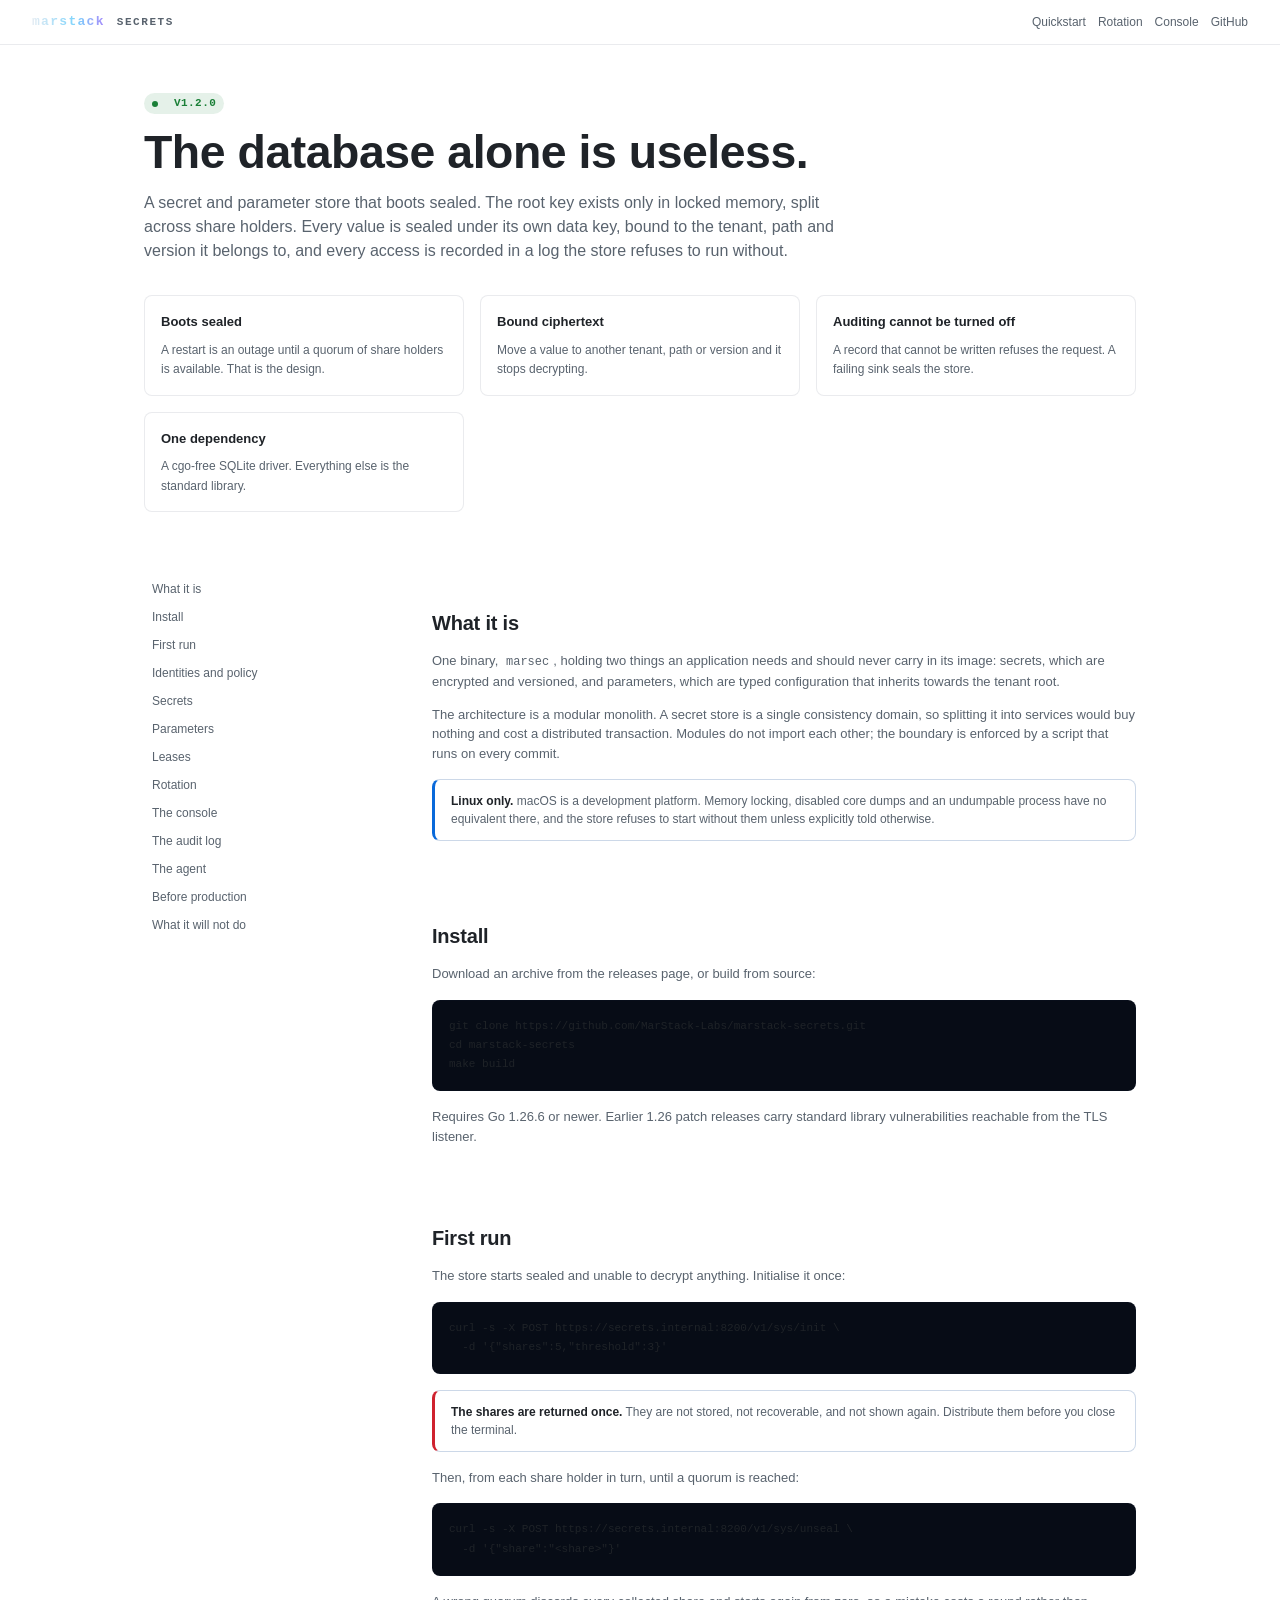
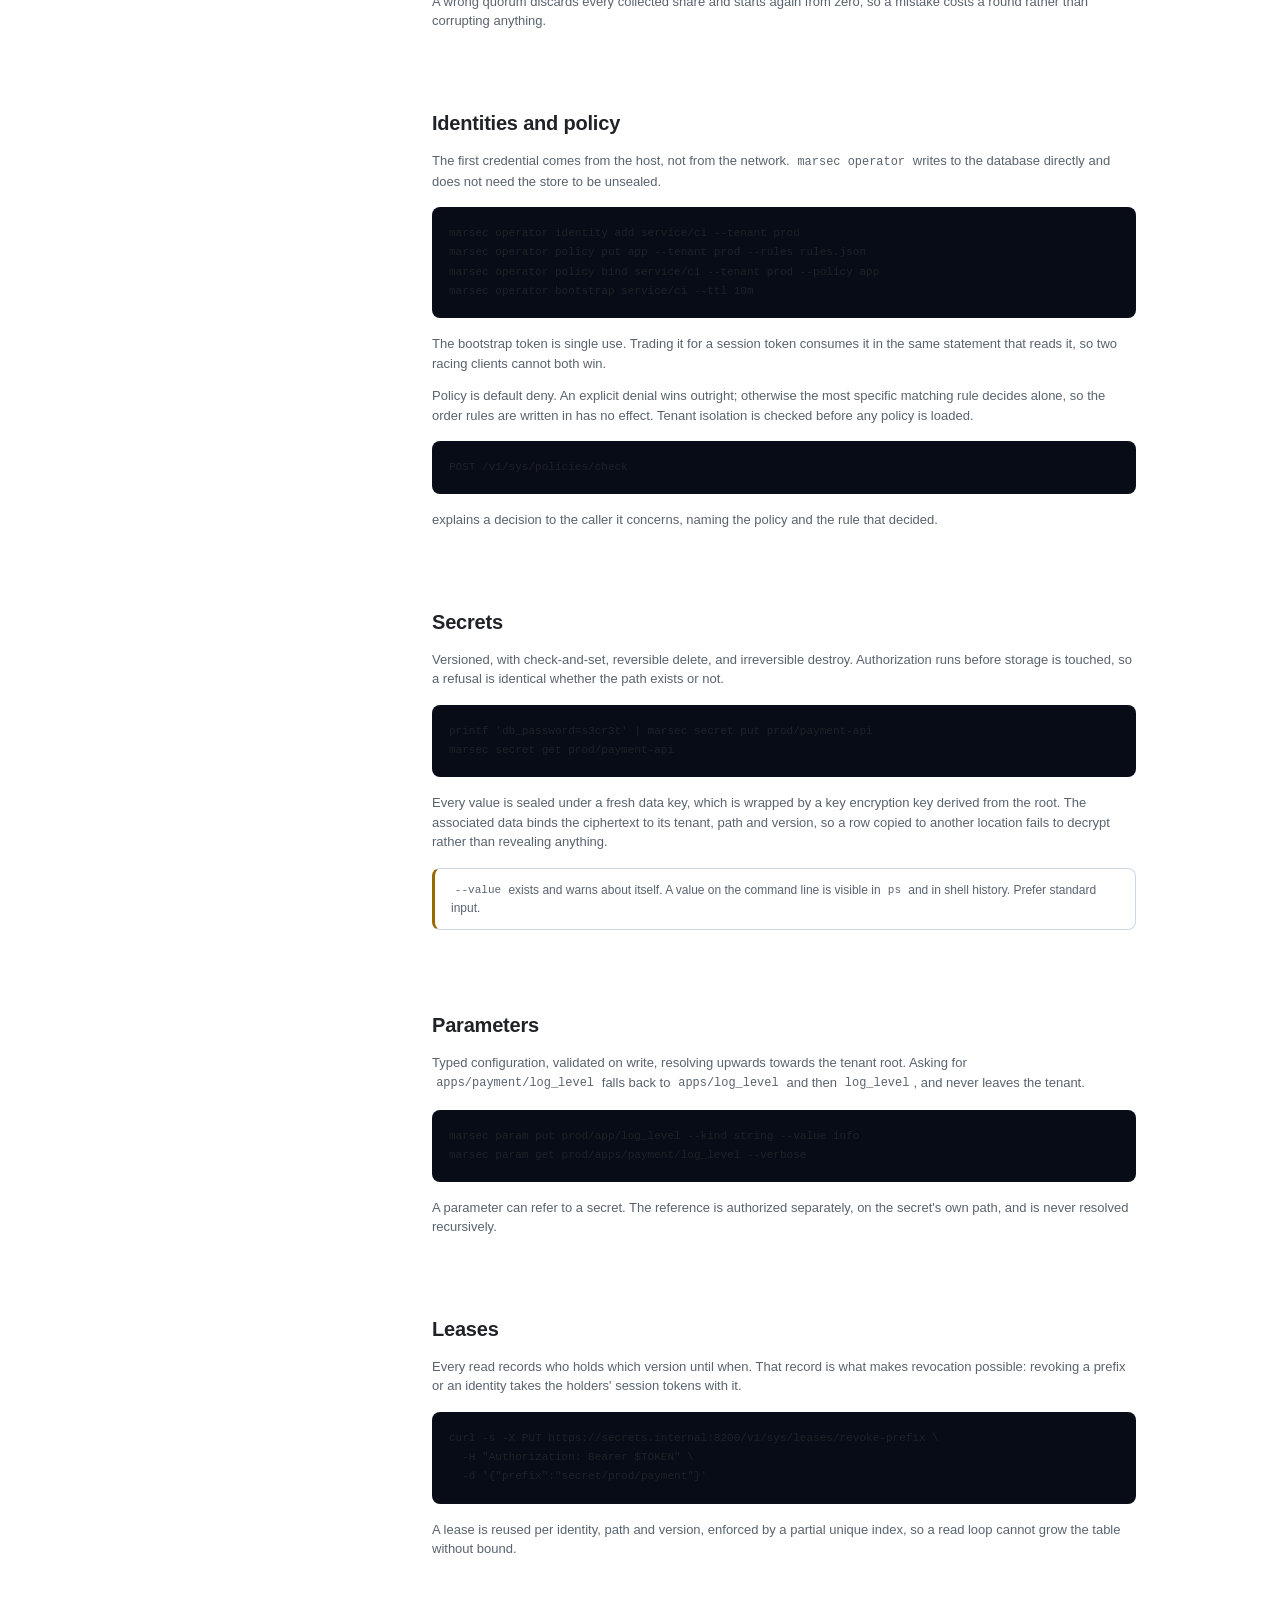
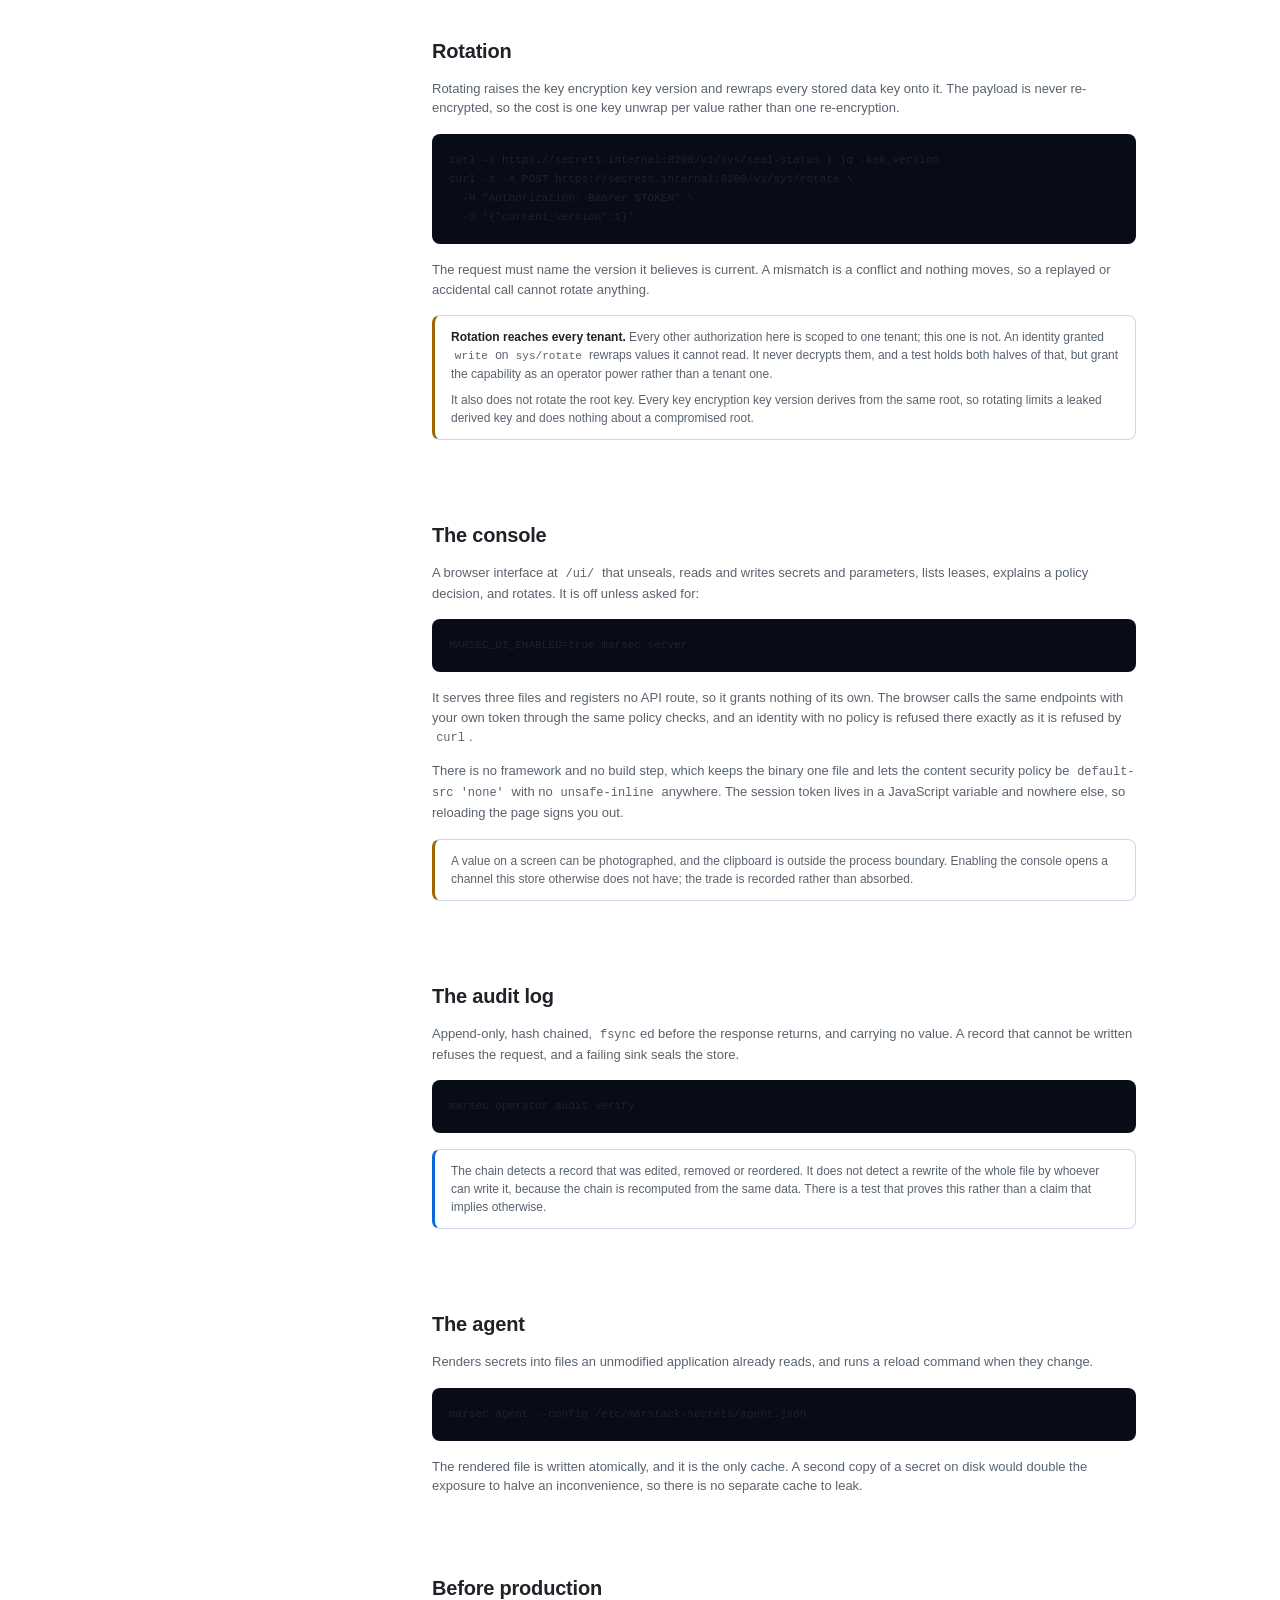
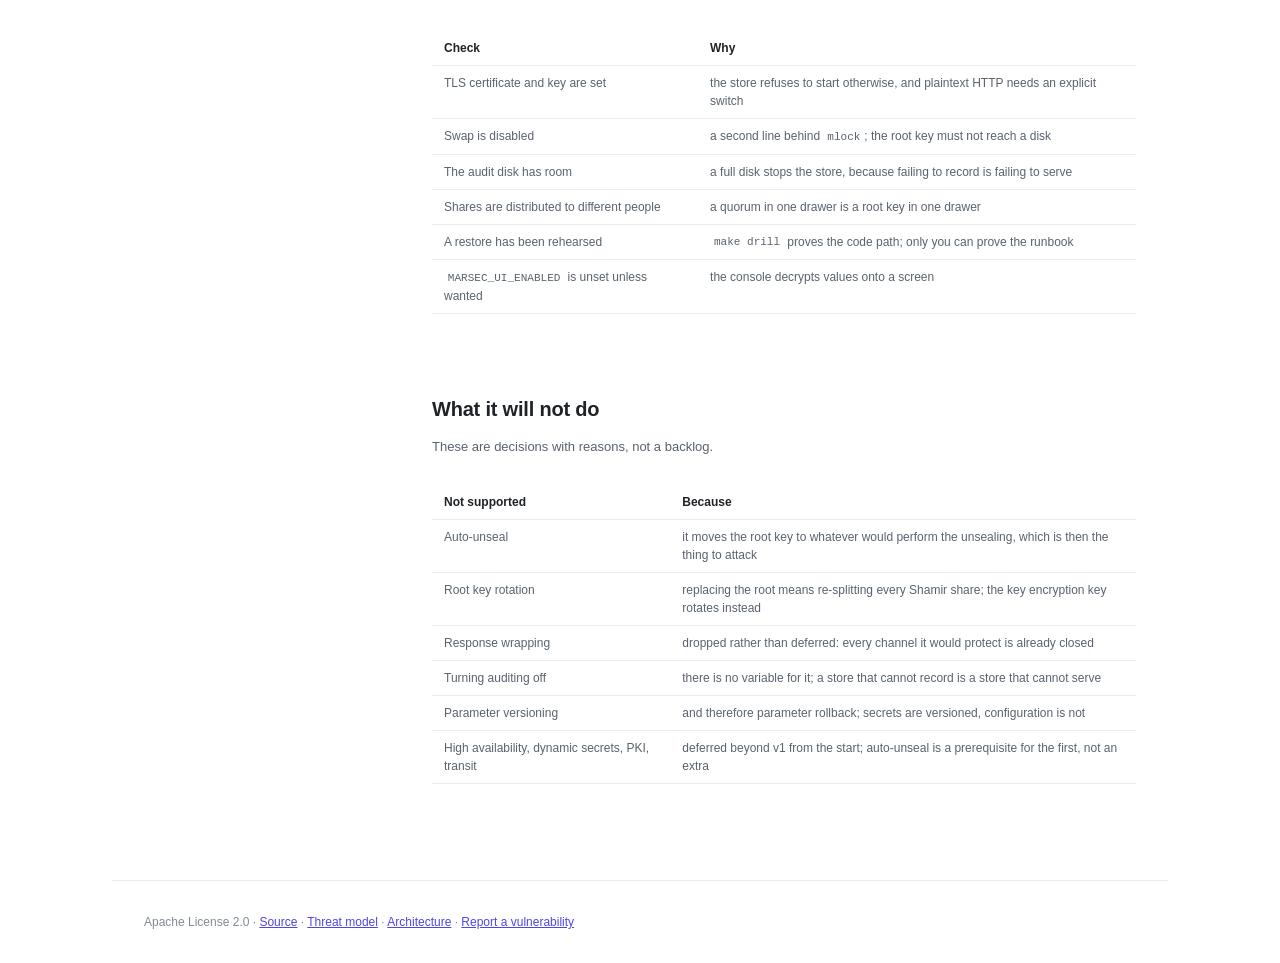
==== site/index.html @ 3f85629a "docs: a landing page, and the workflows that publish and release site/ carries the same shell, style" ====
<!doctype html>
<html lang="en" data-surface="navy">
<head>
<meta charset="utf-8">
<meta name="viewport" content="width=device-width, initial-scale=1">
<title>marstack-secrets — a secret and parameter store that boots sealed</title>
<meta name="description" content="A secret and parameter store with envelope encryption, Shamir unsealing, default-deny policy, leases, and an append-only audit log it refuses to run without.">
<link rel="stylesheet" href="meridian.css">
<link rel="stylesheet" href="site.css">
</head>
<body class="ms-root">

<nav class="top">
  <b class="ms-wordmark">marstack</b>
  <span class="ms-eyebrow">secrets</span>
  <span class="grow"></span>
  <a href="#quickstart">Quickstart</a>
  <a href="#rotation">Rotation</a>
  <a href="#console">Console</a>
  <a href="https://github.com/MarStack-Labs/marstack-secrets">GitHub</a>
</nav>

<header class="hero">
  <span class="ms-pill ms-pill-ok"><i></i>v1.2.0</span>
  <h1>The database alone is useless.</h1>
  <p class="lede">
    A secret and parameter store that boots sealed. The root key exists only in locked memory,
    split across share holders. Every value is sealed under its own data key, bound to the tenant,
    path and version it belongs to, and every access is recorded in a log the store refuses to run
    without.
  </p>

  <div class="cards">
    <div class="card">
      <b>Boots sealed</b>
      <span>A restart is an outage until a quorum of share holders is available. That is the design.</span>
    </div>
    <div class="card">
      <b>Bound ciphertext</b>
      <span>Move a value to another tenant, path or version and it stops decrypting.</span>
    </div>
    <div class="card">
      <b>Auditing cannot be turned off</b>
      <span>A record that cannot be written refuses the request. A failing sink seals the store.</span>
    </div>
    <div class="card">
      <b>One dependency</b>
      <span>A cgo-free SQLite driver. Everything else is the standard library.</span>
    </div>
  </div>
</header>

<div class="page">
  <aside class="toc">
    <ol>
      <li><a href="#what">What it is</a></li>
      <li><a href="#install">Install</a></li>
      <li><a href="#quickstart">First run</a></li>
      <li><a href="#identities">Identities and policy</a></li>
      <li><a href="#secrets">Secrets</a></li>
      <li><a href="#params">Parameters</a></li>
      <li><a href="#leases">Leases</a></li>
      <li><a href="#rotation">Rotation</a></li>
      <li><a href="#console">The console</a></li>
      <li><a href="#audit">The audit log</a></li>
      <li><a href="#agent">The agent</a></li>
      <li><a href="#production">Before production</a></li>
      <li><a href="#excluded">What it will not do</a></li>
    </ol>
  </aside>

  <main class="body">

    <section id="what">
      <h2>What it is</h2>
      <p>
        One binary, <code>marsec</code>, holding two things an application needs and should never
        carry in its image: secrets, which are encrypted and versioned, and parameters, which are
        typed configuration that inherits towards the tenant root.
      </p>
      <p>
        The architecture is a modular monolith. A secret store is a single consistency domain, so
        splitting it into services would buy nothing and cost a distributed transaction. Modules do
        not import each other; the boundary is enforced by a script that runs on every commit.
      </p>
      <div class="note" data-tone="info">
        <p>
          <strong>Linux only.</strong> macOS is a development platform. Memory locking, disabled core
          dumps and an undumpable process have no equivalent there, and the store refuses to start
          without them unless explicitly told otherwise.
        </p>
      </div>
    </section>

    <section id="install">
      <h2>Install</h2>
      <p>Download an archive from the releases page, or build from source:</p>
      <pre><code>git clone https://github.com/MarStack-Labs/marstack-secrets.git
cd marstack-secrets
make build</code></pre>
      <p>Requires Go 1.26.6 or newer. Earlier 1.26 patch releases carry standard library
      vulnerabilities reachable from the TLS listener.</p>
    </section>

    <section id="quickstart">
      <h2>First run</h2>
      <p>The store starts sealed and unable to decrypt anything. Initialise it once:</p>
      <pre><code>curl -s -X POST https://secrets.internal:8200/v1/sys/init \
  -d '{"shares":5,"threshold":3}'</code></pre>
      <div class="note" data-tone="danger">
        <p>
          <strong>The shares are returned once.</strong> They are not stored, not recoverable, and not
          shown again. Distribute them before you close the terminal.
        </p>
      </div>
      <p>Then, from each share holder in turn, until a quorum is reached:</p>
      <pre><code>curl -s -X POST https://secrets.internal:8200/v1/sys/unseal \
  -d '{"share":"&lt;share&gt;"}'</code></pre>
      <p>
        A wrong quorum discards every collected share and starts again from zero, so a mistake costs
        a round rather than corrupting anything.
      </p>
    </section>

    <section id="identities">
      <h2>Identities and policy</h2>
      <p>
        The first credential comes from the host, not from the network. <code>marsec operator</code>
        writes to the database directly and does not need the store to be unsealed.
      </p>
      <pre><code>marsec operator identity add service/ci --tenant prod
marsec operator policy put app --tenant prod --rules rules.json
marsec operator policy bind service/ci --tenant prod --policy app
marsec operator bootstrap service/ci --ttl 10m</code></pre>
      <p>
        The bootstrap token is single use. Trading it for a session token consumes it in the same
        statement that reads it, so two racing clients cannot both win.
      </p>
      <p>
        Policy is default deny. An explicit denial wins outright; otherwise the most specific matching
        rule decides alone, so the order rules are written in has no effect. Tenant isolation is
        checked before any policy is loaded.
      </p>
      <pre><code>POST /v1/sys/policies/check</code></pre>
      <p>explains a decision to the caller it concerns, naming the policy and the rule that decided.</p>
    </section>

    <section id="secrets">
      <h2>Secrets</h2>
      <p>
        Versioned, with check-and-set, reversible delete, and irreversible destroy. Authorization runs
        before storage is touched, so a refusal is identical whether the path exists or not.
      </p>
      <pre><code>printf 'db_password=s3cr3t' | marsec secret put prod/payment-api
marsec secret get prod/payment-api</code></pre>
      <p>
        Every value is sealed under a fresh data key, which is wrapped by a key encryption key derived
        from the root. The associated data binds the ciphertext to its tenant, path and version, so a
        row copied to another location fails to decrypt rather than revealing anything.
      </p>
      <div class="note" data-tone="warn">
        <p>
          <code>--value</code> exists and warns about itself. A value on the command line is visible in
          <code>ps</code> and in shell history. Prefer standard input.
        </p>
      </div>
    </section>

    <section id="params">
      <h2>Parameters</h2>
      <p>
        Typed configuration, validated on write, resolving upwards towards the tenant root. Asking for
        <code>apps/payment/log_level</code> falls back to <code>apps/log_level</code> and then
        <code>log_level</code>, and never leaves the tenant.
      </p>
      <pre><code>marsec param put prod/app/log_level --kind string --value info
marsec param get prod/apps/payment/log_level --verbose</code></pre>
      <p>
        A parameter can refer to a secret. The reference is authorized separately, on the secret's own
        path, and is never resolved recursively.
      </p>
    </section>

    <section id="leases">
      <h2>Leases</h2>
      <p>
        Every read records who holds which version until when. That record is what makes revocation
        possible: revoking a prefix or an identity takes the holders' session tokens with it.
      </p>
      <pre><code>curl -s -X PUT https://secrets.internal:8200/v1/sys/leases/revoke-prefix \
  -H "Authorization: Bearer $TOKEN" \
  -d '{"prefix":"secret/prod/payment"}'</code></pre>
      <p>
        A lease is reused per identity, path and version, enforced by a partial unique index, so a
        read loop cannot grow the table without bound.
      </p>
    </section>

    <section id="rotation">
      <h2>Rotation</h2>
      <p>
        Rotating raises the key encryption key version and rewraps every stored data key onto it. The
        payload is never re-encrypted, so the cost is one key unwrap per value rather than one
        re-encryption.
      </p>
      <pre><code>curl -s https://secrets.internal:8200/v1/sys/seal-status | jq .kek_version
curl -s -X POST https://secrets.internal:8200/v1/sys/rotate \
  -H "Authorization: Bearer $TOKEN" \
  -d '{"current_version":1}'</code></pre>
      <p>
        The request must name the version it believes is current. A mismatch is a conflict and nothing
        moves, so a replayed or accidental call cannot rotate anything.
      </p>
      <div class="note" data-tone="warn">
        <p>
          <strong>Rotation reaches every tenant.</strong> Every other authorization here is scoped to
          one tenant; this one is not. An identity granted <code>write</code> on
          <code>sys/rotate</code> rewraps values it cannot read. It never decrypts them, and a test
          holds both halves of that, but grant the capability as an operator power rather than a
          tenant one.
        </p>
        <p>
          It also does not rotate the root key. Every key encryption key version derives from the same
          root, so rotating limits a leaked derived key and does nothing about a compromised root.
        </p>
      </div>
    </section>

    <section id="console">
      <h2>The console</h2>
      <p>
        A browser interface at <code>/ui/</code> that unseals, reads and writes secrets and parameters,
        lists leases, explains a policy decision, and rotates. It is off unless asked for:
      </p>
      <pre><code>MARSEC_UI_ENABLED=true marsec server</code></pre>
      <p>
        It serves three files and registers no API route, so it grants nothing of its own. The browser
        calls the same endpoints with your own token through the same policy checks, and an identity
        with no policy is refused there exactly as it is refused by <code>curl</code>.
      </p>
      <p>
        There is no framework and no build step, which keeps the binary one file and lets the content
        security policy be <code>default-src 'none'</code> with no <code>unsafe-inline</code> anywhere.
        The session token lives in a JavaScript variable and nowhere else, so reloading the page signs
        you out.
      </p>
      <div class="note" data-tone="warn">
        <p>
          A value on a screen can be photographed, and the clipboard is outside the process boundary.
          Enabling the console opens a channel this store otherwise does not have; the trade is
          recorded rather than absorbed.
        </p>
      </div>
    </section>

    <section id="audit">
      <h2>The audit log</h2>
      <p>
        Append-only, hash chained, <code>fsync</code>ed before the response returns, and carrying no
        value. A record that cannot be written refuses the request, and a failing sink seals the store.
      </p>
      <pre><code>marsec operator audit verify</code></pre>
      <div class="note" data-tone="info">
        <p>
          The chain detects a record that was edited, removed or reordered. It does not detect a
          rewrite of the whole file by whoever can write it, because the chain is recomputed from the
          same data. There is a test that proves this rather than a claim that implies otherwise.
        </p>
      </div>
    </section>

    <section id="agent">
      <h2>The agent</h2>
      <p>
        Renders secrets into files an unmodified application already reads, and runs a reload command
        when they change.
      </p>
      <pre><code>marsec agent --config /etc/marstack-secrets/agent.json</code></pre>
      <p>
        The rendered file is written atomically, and it is the only cache. A second copy of a secret on
        disk would double the exposure to halve an inconvenience, so there is no separate cache to
        leak.
      </p>
    </section>

    <section id="production">
      <h2>Before production</h2>
      <div class="scroller">
        <table>
          <thead>
            <tr><th>Check</th><th>Why</th></tr>
          </thead>
          <tbody>
            <tr>
              <td>TLS certificate and key are set</td>
              <td>the store refuses to start otherwise, and plaintext HTTP needs an explicit switch</td>
            </tr>
            <tr>
              <td>Swap is disabled</td>
              <td>a second line behind <code>mlock</code>; the root key must not reach a disk</td>
            </tr>
            <tr>
              <td>The audit disk has room</td>
              <td>a full disk stops the store, because failing to record is failing to serve</td>
            </tr>
            <tr>
              <td>Shares are distributed to different people</td>
              <td>a quorum in one drawer is a root key in one drawer</td>
            </tr>
            <tr>
              <td>A restore has been rehearsed</td>
              <td><code>make drill</code> proves the code path; only you can prove the runbook</td>
            </tr>
            <tr>
              <td><code>MARSEC_UI_ENABLED</code> is unset unless wanted</td>
              <td>the console decrypts values onto a screen</td>
            </tr>
          </tbody>
        </table>
      </div>
    </section>

    <section id="excluded">
      <h2>What it will not do</h2>
      <p>These are decisions with reasons, not a backlog.</p>
      <div class="scroller">
        <table>
          <thead>
            <tr><th>Not supported</th><th>Because</th></tr>
          </thead>
          <tbody>
            <tr>
              <td>Auto-unseal</td>
              <td>it moves the root key to whatever would perform the unsealing, which is then the thing to attack</td>
            </tr>
            <tr>
              <td>Root key rotation</td>
              <td>replacing the root means re-splitting every Shamir share; the key encryption key rotates instead</td>
            </tr>
            <tr>
              <td>Response wrapping</td>
              <td>dropped rather than deferred: every channel it would protect is already closed</td>
            </tr>
            <tr>
              <td>Turning auditing off</td>
              <td>there is no variable for it; a store that cannot record is a store that cannot serve</td>
            </tr>
            <tr>
              <td>Parameter versioning</td>
              <td>and therefore parameter rollback; secrets are versioned, configuration is not</td>
            </tr>
            <tr>
              <td>High availability, dynamic secrets, PKI, transit</td>
              <td>deferred beyond v1 from the start; auto-unseal is a prerequisite for the first, not an extra</td>
            </tr>
          </tbody>
        </table>
      </div>
    </section>

  </main>
</div>

<footer class="site">
  Apache License 2.0 ·
  <a href="https://github.com/MarStack-Labs/marstack-secrets">Source</a> ·
  <a href="https://github.com/MarStack-Labs/marstack-secrets/blob/main/docs/THREAT-MODEL.md">Threat model</a> ·
  <a href="https://github.com/MarStack-Labs/marstack-secrets/blob/main/docs/ARCHITECTURE.md">Architecture</a> ·
  <a href="https://github.com/MarStack-Labs/marstack-secrets/security/advisories/new">Report a vulnerability</a>
</footer>

</body>
</html>
---- site/meridian.css ----
:root {
  --ms-cyan: #22d3ee;
  --ms-sky: #7dd3fc;
  --ms-indigo: #6366f1;
  --ms-violet: #a78bfa;

  --ms-indigo-300: #a5b4fc;
  --ms-indigo-400: #818cf8;
  --ms-indigo-500: #6366f1;
  --ms-indigo-600: #4f46e5;
  --ms-indigo-700: #4338ca;

  --ms-gray-0: #ffffff;
  --ms-gray-50: #f6f8fa;
  --ms-gray-100: #eff2f5;
  --ms-gray-200: #d1d9e0;
  --ms-gray-300: #b7bfc9;
  --ms-gray-400: #818b98;
  --ms-gray-500: #59636e;
  --ms-gray-600: #3d444d;
  --ms-gray-700: #30363d;
  --ms-gray-800: #21262d;
  --ms-gray-850: #161b22;
  --ms-gray-900: #0d1117;
  --ms-gray-950: #010409;

  --ms-slate-950: #080c12;
  --ms-slate-900: #0f141d;
  --ms-slate-850: #161d28;
  --ms-slate-800: #1e2735;
  --ms-slate-700: #2a3648;
  --ms-slate-600: #374763;

  --ms-navy-950: #070c16;
  --ms-navy-900: #0d1522;
  --ms-navy-850: #141f33;
  --ms-navy-800: #1c2942;
  --ms-navy-700: #27385a;
  --ms-navy-600: #344a73;

  --ms-midnight-950: #04071a;
  --ms-midnight-900: #080e26;
  --ms-midnight-850: #101838;
  --ms-midnight-800: #182149;
  --ms-midnight-700: #252f60;
  --ms-midnight-600: #33407d;

  --ms-ice-50: #f3f7fc;
  --ms-ice-100: #e7edf6;
  --ms-ice-200: #ccd8e8;
  --ms-ice-300: #aebed4;

  --ms-sp-1: 4px;
  --ms-sp-2: 8px;
  --ms-sp-3: 12px;
  --ms-sp-4: 16px;
  --ms-sp-5: 24px;
  --ms-sp-6: 32px;
  --ms-sp-7: 48px;

  --ms-r-sm: 4px;
  --ms-r: 6px;
  --ms-r-md: 8px;
  --ms-r-lg: 10px;
  --ms-r-plate: 14px;
  --ms-r-full: 999px;

  --ms-sidebar-w: 252px;
  --ms-topbar-h: 56px;

  --ms-fs-xs: 11px;
  --ms-fs-sm: 12px;
  --ms-fs-base: 13px;
  --ms-fs-md: 14px;
  --ms-fs-lg: 16px;
  --ms-fs-xl: 20px;
  --ms-fs-2xl: 26px;

  --ms-font: -apple-system, BlinkMacSystemFont, "Segoe UI", Roboto, Helvetica, Arial, sans-serif;
  --ms-font-mono: ui-monospace, SFMono-Regular, "SF Mono", Menlo, Consolas, "Liberation Mono", monospace;

  --ms-track-tight: -0.01em;
  --ms-track-eyebrow: 0.14em;
  --ms-track-wordmark: 0.1em;

  --ms-brand-gradient: linear-gradient(90deg, var(--ms-cyan) 0%, var(--ms-indigo) 50%, var(--ms-violet) 100%);
  --ms-brand-gradient-diag: linear-gradient(135deg, var(--ms-cyan) 0%, var(--ms-indigo) 50%, var(--ms-violet) 100%);
  --ms-wordmark-gradient: linear-gradient(90deg, #e6edf3 0%, var(--ms-sky) 60%, var(--ms-violet) 100%);

  --ms-bg: var(--ms-navy-900);
  --ms-bg-sunken: var(--ms-navy-950);
  --ms-bg-raised: var(--ms-navy-850);
  --ms-bg-overlay: var(--ms-navy-800);
  --ms-bg-inset: var(--ms-navy-950);
  --ms-bg-hover: rgba(190, 215, 255, 0.06);
  --ms-bg-active: rgba(190, 215, 255, 0.1);
  --ms-term-bg: var(--ms-navy-950);

  --ms-border: var(--ms-navy-700);
  --ms-border-strong: var(--ms-navy-600);
  --ms-border-subtle: rgba(190, 215, 255, 0.09);

  --ms-fg: #e6edf3;
  --ms-fg-muted: #8b949e;
  --ms-fg-faint: #6e7681;
  --ms-fg-on-accent: #ffffff;

  --ms-accent: var(--ms-indigo-400);
  --ms-accent-solid: var(--ms-indigo-600);
  --ms-accent-solid-hover: var(--ms-indigo-500);
  --ms-accent-tint: rgba(99, 102, 241, 0.16);
  --ms-accent-line: rgba(129, 140, 248, 0.4);

  --ms-focus: var(--ms-cyan);
  --ms-focus-tint: rgba(34, 211, 238, 0.14);
  --ms-focus-ring: 0 0 0 2px var(--ms-bg), 0 0 0 4px var(--ms-focus);

  --ms-ok: #3fb950;
  --ms-ok-tint: rgba(63, 185, 80, 0.15);
  --ms-warn: #d29922;
  --ms-warn-tint: rgba(210, 153, 34, 0.15);
  --ms-danger: #f85149;
  --ms-danger-tint: rgba(248, 81, 73, 0.15);
  --ms-info: #58a6ff;
  --ms-info-tint: rgba(88, 166, 255, 0.15);
  --ms-pending: #a371f7;
  --ms-pending-tint: rgba(163, 113, 247, 0.15);
  --ms-idle: #8b949e;
  --ms-idle-tint: rgba(139, 148, 158, 0.14);

  --ms-grid-line: var(--ms-navy-850);
  --ms-shadow-sm: 0 1px 2px rgba(4, 7, 22, 0.55);
  --ms-shadow: 0 6px 24px rgba(4, 7, 22, 0.6);
  --ms-shadow-lg: 0 24px 60px rgba(4, 7, 22, 0.7);
}

:root[data-surface="slate"] {
  --ms-bg: var(--ms-slate-900);
  --ms-bg-sunken: var(--ms-slate-950);
  --ms-bg-raised: var(--ms-slate-850);
  --ms-bg-overlay: var(--ms-slate-800);
  --ms-bg-inset: var(--ms-slate-950);
  --ms-term-bg: var(--ms-slate-950);
  --ms-border: var(--ms-slate-700);
  --ms-border-strong: var(--ms-slate-600);
  --ms-grid-line: var(--ms-slate-850);
  --ms-shadow-sm: 0 1px 2px rgba(8, 12, 18, 0.55);
  --ms-shadow: 0 6px 24px rgba(8, 12, 18, 0.6);
  --ms-shadow-lg: 0 24px 60px rgba(8, 12, 18, 0.7);
}

:root[data-surface="github"] {
  --ms-bg: var(--ms-gray-900);
  --ms-bg-sunken: var(--ms-gray-950);
  --ms-bg-raised: var(--ms-gray-850);
  --ms-bg-overlay: var(--ms-gray-800);
  --ms-bg-inset: var(--ms-gray-950);
  --ms-term-bg: var(--ms-gray-950);
  --ms-border: var(--ms-gray-700);
  --ms-border-strong: var(--ms-gray-600);
  --ms-grid-line: var(--ms-gray-850);
  --ms-bg-hover: rgba(255, 255, 255, 0.045);
  --ms-bg-active: rgba(255, 255, 255, 0.075);
  --ms-border-subtle: rgba(255, 255, 255, 0.07);
}

:root[data-surface="midnight"] {
  --ms-bg: var(--ms-midnight-900);
  --ms-bg-sunken: var(--ms-midnight-950);
  --ms-bg-raised: var(--ms-midnight-850);
  --ms-bg-overlay: var(--ms-midnight-800);
  --ms-bg-inset: var(--ms-midnight-950);
  --ms-term-bg: var(--ms-midnight-950);
  --ms-border: var(--ms-midnight-700);
  --ms-border-strong: var(--ms-midnight-600);
  --ms-grid-line: var(--ms-midnight-850);
  --ms-accent: var(--ms-indigo-300);
  --ms-accent-solid: var(--ms-indigo-500);
  --ms-accent-solid-hover: var(--ms-indigo-400);
  --ms-accent-tint: rgba(165, 180, 252, 0.16);
  --ms-accent-line: rgba(165, 180, 252, 0.42);
  --ms-shadow-sm: 0 1px 2px rgba(4, 7, 26, 0.6);
  --ms-shadow: 0 6px 24px rgba(4, 7, 26, 0.65);
  --ms-shadow-lg: 0 24px 60px rgba(4, 7, 26, 0.75);
}

@media (prefers-color-scheme: light) {
  :root:not([data-theme="dark"]) {
    --ms-bg: var(--ms-gray-0);
    --ms-bg-sunken: var(--ms-ice-50);
    --ms-bg-raised: var(--ms-gray-0);
    --ms-bg-overlay: var(--ms-gray-0);
    --ms-bg-inset: var(--ms-ice-100);
    --ms-bg-hover: rgba(23, 42, 74, 0.05);
    --ms-bg-active: rgba(23, 42, 74, 0.085);

    --ms-border: var(--ms-ice-200);
    --ms-border-strong: var(--ms-ice-300);
    --ms-border-subtle: rgba(23, 42, 74, 0.09);

    --ms-fg: #1f2328;
    --ms-fg-muted: var(--ms-gray-500);
    --ms-fg-faint: var(--ms-gray-400);

    --ms-accent: var(--ms-indigo-600);
    --ms-accent-solid: var(--ms-indigo-600);
    --ms-accent-solid-hover: var(--ms-indigo-700);
    --ms-accent-tint: rgba(79, 70, 229, 0.1);
    --ms-accent-line: rgba(79, 70, 229, 0.35);

    --ms-focus: #0891b2;
    --ms-focus-tint: rgba(8, 145, 178, 0.1);

    --ms-ok: #1a7f37;
    --ms-ok-tint: rgba(26, 127, 55, 0.11);
    --ms-warn: #9a6700;
    --ms-warn-tint: rgba(154, 103, 0, 0.11);
    --ms-danger: #cf222e;
    --ms-danger-tint: rgba(207, 34, 46, 0.1);
    --ms-info: #0969da;
    --ms-info-tint: rgba(9, 105, 218, 0.1);
    --ms-pending: #8250df;
    --ms-pending-tint: rgba(130, 80, 223, 0.1);
    --ms-idle: var(--ms-gray-500);
    --ms-idle-tint: rgba(89, 99, 110, 0.11);

    --ms-grid-line: var(--ms-ice-100);
    --ms-shadow-sm: 0 1px 2px rgba(31, 35, 40, 0.08);
    --ms-shadow: 0 8px 24px rgba(31, 35, 40, 0.1);
    --ms-shadow-lg: 0 24px 60px rgba(31, 35, 40, 0.16);
  }
}

:root[data-theme="light"] {
  --ms-bg: var(--ms-gray-0);
  --ms-bg-sunken: var(--ms-ice-50);
  --ms-bg-raised: var(--ms-gray-0);
  --ms-bg-overlay: var(--ms-gray-0);
  --ms-bg-inset: var(--ms-ice-100);
  --ms-bg-hover: rgba(23, 42, 74, 0.05);
  --ms-bg-active: rgba(23, 42, 74, 0.085);

  --ms-border: var(--ms-ice-200);
  --ms-border-strong: var(--ms-ice-300);
  --ms-border-subtle: rgba(23, 42, 74, 0.09);

  --ms-fg: #1f2328;
  --ms-fg-muted: var(--ms-gray-500);
  --ms-fg-faint: var(--ms-gray-400);

  --ms-accent: var(--ms-indigo-600);
  --ms-accent-solid: var(--ms-indigo-600);
  --ms-accent-solid-hover: var(--ms-indigo-700);
  --ms-accent-tint: rgba(79, 70, 229, 0.1);
  --ms-accent-line: rgba(79, 70, 229, 0.35);

  --ms-focus: #0891b2;
  --ms-focus-tint: rgba(8, 145, 178, 0.1);

  --ms-ok: #1a7f37;
  --ms-ok-tint: rgba(26, 127, 55, 0.11);
  --ms-warn: #9a6700;
  --ms-warn-tint: rgba(154, 103, 0, 0.11);
  --ms-danger: #cf222e;
  --ms-danger-tint: rgba(207, 34, 46, 0.1);
  --ms-info: #0969da;
  --ms-info-tint: rgba(9, 105, 218, 0.1);
  --ms-pending: #8250df;
  --ms-pending-tint: rgba(130, 80, 223, 0.1);
  --ms-idle: var(--ms-gray-500);
  --ms-idle-tint: rgba(89, 99, 110, 0.11);

  --ms-grid-line: var(--ms-ice-100);
  --ms-shadow-sm: 0 1px 2px rgba(31, 35, 40, 0.08);
  --ms-shadow: 0 8px 24px rgba(31, 35, 40, 0.1);
  --ms-shadow-lg: 0 24px 60px rgba(31, 35, 40, 0.16);
}

.ms-root {
  background: var(--ms-bg);
  color: var(--ms-fg);
  font-family: var(--ms-font);
  font-size: var(--ms-fs-base);
  line-height: 1.5;
  -webkit-font-smoothing: antialiased;
}

.ms-mono {
  font-family: var(--ms-font-mono);
  font-size: 0.94em;
  letter-spacing: var(--ms-track-tight);
}

.ms-eyebrow {
  font-family: var(--ms-font-mono);
  font-size: var(--ms-fs-xs);
  font-weight: 700;
  text-transform: uppercase;
  letter-spacing: var(--ms-track-eyebrow);
  color: var(--ms-fg-muted);
}

.ms-wordmark {
  font-family: var(--ms-font-mono);
  font-weight: 700;
  letter-spacing: var(--ms-track-wordmark);
  background: var(--ms-wordmark-gradient);
  -webkit-background-clip: text;
  background-clip: text;
  color: transparent;
}

.ms-hairline {
  height: 1px;
  border: 0;
  background: var(--ms-brand-gradient);
  opacity: 0.85;
}

.ms-plate {
  position: relative;
  background: var(--ms-bg-raised);
  border: 1px solid var(--ms-border);
  border-radius: var(--ms-r-plate);
  background-image: linear-gradient(var(--ms-grid-line) 1px, transparent 1px),
    linear-gradient(90deg, var(--ms-grid-line) 1px, transparent 1px);
  background-size: 26px 26px;
}

.ms-card {
  background: var(--ms-bg-raised);
  border: 1px solid var(--ms-border);
  border-radius: var(--ms-r-lg);
  box-shadow: var(--ms-shadow-sm);
}

.ms-pill {
  display: inline-flex;
  align-items: center;
  gap: var(--ms-sp-2);
  padding: 2px var(--ms-sp-2);
  border-radius: var(--ms-r-full);
  font-family: var(--ms-font-mono);
  font-size: var(--ms-fs-xs);
  font-weight: 700;
  letter-spacing: 0.04em;
  text-transform: uppercase;
  white-space: nowrap;
}

.ms-pill::before {
  content: "";
  width: 6px;
  height: 6px;
  border-radius: var(--ms-r-full);
  background: currentColor;
}

.ms-pill-ok { color: var(--ms-ok); background: var(--ms-ok-tint); }
.ms-pill-warn { color: var(--ms-warn); background: var(--ms-warn-tint); }
.ms-pill-danger { color: var(--ms-danger); background: var(--ms-danger-tint); }
.ms-pill-info { color: var(--ms-info); background: var(--ms-info-tint); }
.ms-pill-pending { color: var(--ms-pending); background: var(--ms-pending-tint); }
.ms-pill-idle { color: var(--ms-idle); background: var(--ms-idle-tint); }

.ms-pill-pending::before {
  animation: ms-pulse 1.6s ease-in-out infinite;
}

@keyframes ms-pulse {
  0%, 100% { opacity: 1; }
  50% { opacity: 0.25; }
}

@media (prefers-reduced-motion: reduce) {
  .ms-pill-pending::before { animation: none; }
}

.ms-btn {
  display: inline-flex;
  align-items: center;
  gap: var(--ms-sp-2);
  height: 30px;
  padding: 0 var(--ms-sp-3);
  border: 1px solid var(--ms-border);
  border-radius: var(--ms-r);
  background: var(--ms-bg-overlay);
  color: var(--ms-fg);
  font: inherit;
  font-size: var(--ms-fs-sm);
  cursor: pointer;
}

.ms-btn:hover { background: var(--ms-bg-active); border-color: var(--ms-border-strong); }

.ms-btn-primary {
  background: var(--ms-accent-solid);
  border-color: var(--ms-accent-solid);
  color: var(--ms-fg-on-accent);
  font-weight: 600;
}

.ms-btn-primary:hover { background: var(--ms-accent-solid-hover); border-color: var(--ms-accent-solid-hover); }

.ms-btn-danger { color: var(--ms-danger); border-color: var(--ms-danger-tint); background: var(--ms-danger-tint); }

.ms-input {
  height: 30px;
  padding: 0 var(--ms-sp-3);
  border: 1px solid var(--ms-border);
  border-radius: var(--ms-r);
  background: var(--ms-bg-inset);
  color: var(--ms-fg);
  font: inherit;
  font-size: var(--ms-fs-sm);
}

.ms-input::placeholder { color: var(--ms-fg-faint); }

.ms-btn:focus-visible,
.ms-input:focus-visible,
.ms-link:focus-visible {
  outline: none;
  box-shadow: var(--ms-focus-ring);
}

.ms-input:focus-visible { border-color: var(--ms-focus); }

.ms-link {
  color: var(--ms-accent);
  text-decoration: none;
  border-radius: var(--ms-r-sm);
}

.ms-link:hover { text-decoration: underline; }

.ms-table {
  width: 100%;
  border-collapse: collapse;
  font-size: var(--ms-fs-base);
}

.ms-table th {
  text-align: left;
  padding: var(--ms-sp-2) var(--ms-sp-3);
  border-bottom: 1px solid var(--ms-border);
  font-family: var(--ms-font-mono);
  font-size: var(--ms-fs-xs);
  font-weight: 700;
  text-transform: uppercase;
  letter-spacing: var(--ms-track-eyebrow);
  color: var(--ms-fg-muted);
  background: var(--ms-bg-sunken);
}

.ms-table td {
  padding: var(--ms-sp-3);
  border-bottom: 1px solid var(--ms-border-subtle);
  vertical-align: middle;
}

.ms-table tbody tr:hover { background: var(--ms-bg-hover); }

.ms-table tbody tr[aria-selected="true"] {
  background: var(--ms-focus-tint);
  box-shadow: inset 2px 0 0 var(--ms-focus);
}

.ms-nav-item {
  display: flex;
  align-items: center;
  gap: var(--ms-sp-3);
  padding: var(--ms-sp-2) var(--ms-sp-3);
  border-radius: var(--ms-r);
  color: var(--ms-fg-muted);
  cursor: pointer;
}

.ms-nav-item:hover { background: var(--ms-bg-hover); color: var(--ms-fg); }

.ms-nav-item[aria-current="page"] {
  background: var(--ms-bg-active);
  color: var(--ms-fg);
  box-shadow: inset 2px 0 0 var(--ms-focus);
}

.ms-term {
  padding: var(--ms-sp-4);
  border: 1px solid var(--ms-border);
  border-radius: var(--ms-r-md);
  background: var(--ms-term-bg);
  color: #e6edf3;
  font-family: var(--ms-font-mono);
  font-size: var(--ms-fs-sm);
  line-height: 1.7;
  overflow-x: auto;
}

.ms-kbd {
  display: inline-flex;
  align-items: center;
  min-width: 18px;
  height: 18px;
  padding: 0 5px;
  justify-content: center;
  border: 1px solid var(--ms-border);
  border-bottom-width: 2px;
  border-radius: var(--ms-r-sm);
  background: var(--ms-bg-overlay);
  color: var(--ms-fg-muted);
  font-family: var(--ms-font-mono);
  font-size: var(--ms-fs-xs);
  line-height: 1;
}

.ms-chip {
  display: inline-flex;
  align-items: center;
  gap: var(--ms-sp-2);
  height: 26px;
  padding: 0 10px;
  border: 1px solid var(--ms-border);
  border-radius: var(--ms-r-full);
  background: transparent;
  color: var(--ms-fg-muted);
  font: inherit;
  font-family: var(--ms-font-mono);
  font-size: var(--ms-fs-xs);
  cursor: pointer;
}

.ms-chip:hover { background: var(--ms-bg-hover); color: var(--ms-fg); }

.ms-chip[aria-pressed="true"] {
  background: var(--ms-accent-tint);
  border-color: var(--ms-accent-line);
  color: var(--ms-accent);
}

.ms-chip:focus-visible { outline: none; box-shadow: var(--ms-focus-ring); }

.ms-stat {
  position: relative;
  padding: var(--ms-sp-4);
  border: 1px solid var(--ms-border);
  border-radius: var(--ms-r-lg);
  background: var(--ms-bg-raised);
  overflow: hidden;
}

.ms-stat::before {
  content: "";
  position: absolute;
  inset: 0 auto 0 0;
  width: 2px;
  background: var(--ms-stat-hue, var(--ms-idle));
}

.ms-stat dt {
  margin: 0;
  font-family: var(--ms-font-mono);
  font-size: var(--ms-fs-xs);
  font-weight: 700;
  text-transform: uppercase;
  letter-spacing: var(--ms-track-eyebrow);
  color: var(--ms-fg-muted);
}

.ms-stat dd {
  margin: var(--ms-sp-2) 0 0;
  font-family: var(--ms-font-mono);
  font-size: var(--ms-fs-2xl);
  font-weight: 700;
  letter-spacing: var(--ms-track-tight);
  color: var(--ms-stat-hue, var(--ms-fg));
  font-variant-numeric: tabular-nums;
}

.ms-skeleton {
  display: block;
  height: 12px;
  border-radius: var(--ms-r-sm);
  background: linear-gradient(90deg, var(--ms-bg-overlay) 0%, var(--ms-bg-active) 50%, var(--ms-bg-overlay) 100%);
  background-size: 200% 100%;
  animation: ms-shimmer 1.4s linear infinite;
}

@keyframes ms-shimmer {
  0% { background-position: 200% 0; }
  100% { background-position: -200% 0; }
}

.ms-scrim {
  position: fixed;
  inset: 0;
  background: rgba(4, 7, 22, 0.62);
  backdrop-filter: blur(2px);
  z-index: 40;
}

.ms-palette {
  position: fixed;
  top: 14vh;
  left: 50%;
  transform: translateX(-50%);
  width: min(560px, calc(100vw - 32px));
  z-index: 50;
  border: 1px solid var(--ms-border-strong);
  border-radius: var(--ms-r-lg);
  background: var(--ms-bg-raised);
  box-shadow: var(--ms-shadow-lg);
  overflow: hidden;
}

.ms-palette-field {
  display: flex;
  align-items: center;
  gap: var(--ms-sp-3);
  padding: var(--ms-sp-3) var(--ms-sp-4);
  border-bottom: 1px solid var(--ms-border);
}

.ms-palette-field input {
  flex: 1;
  border: 0;
  background: transparent;
  color: var(--ms-fg);
  font: inherit;
  font-size: var(--ms-fs-md);
  outline: none;
}

.ms-palette-field input::placeholder { color: var(--ms-fg-faint); }

.ms-palette-list {
  max-height: 46vh;
  overflow-y: auto;
  padding: var(--ms-sp-2);
  margin: 0;
  list-style: none;
}

.ms-palette-group {
  padding: var(--ms-sp-3) var(--ms-sp-3) var(--ms-sp-1);
  font-family: var(--ms-font-mono);
  font-size: var(--ms-fs-xs);
  font-weight: 700;
  text-transform: uppercase;
  letter-spacing: var(--ms-track-eyebrow);
  color: var(--ms-fg-faint);
}

.ms-palette-item {
  display: flex;
  align-items: center;
  gap: var(--ms-sp-3);
  padding: var(--ms-sp-2) var(--ms-sp-3);
  border-radius: var(--ms-r);
  color: var(--ms-fg-muted);
  cursor: pointer;
}

.ms-palette-item[aria-selected="true"] {
  background: var(--ms-focus-tint);
  color: var(--ms-fg);
  box-shadow: inset 2px 0 0 var(--ms-focus);
}

.ms-drawer {
  position: fixed;
  inset: 0 0 0 auto;
  width: min(520px, 100vw);
  z-index: 50;
  display: flex;
  flex-direction: column;
  border-left: 1px solid var(--ms-border-strong);
  background: var(--ms-bg);
  box-shadow: var(--ms-shadow-lg);
}

.ms-drawer-head {
  display: flex;
  align-items: flex-start;
  justify-content: space-between;
  gap: var(--ms-sp-4);
  padding: var(--ms-sp-4) var(--ms-sp-5);
  border-bottom: 1px solid var(--ms-border);
}

.ms-drawer-body {
  flex: 1;
  overflow-y: auto;
  padding: var(--ms-sp-5);
}

.ms-timeline {
  margin: 0;
  padding: 0 0 0 var(--ms-sp-5);
  list-style: none;
  border-left: 1px solid var(--ms-border);
}

.ms-timeline li {
  position: relative;
  padding-bottom: var(--ms-sp-5);
}

.ms-timeline li:last-child { padding-bottom: 0; }

.ms-timeline li::before {
  content: "";
  position: absolute;
  left: calc(var(--ms-sp-5) * -1 - 4px);
  top: 4px;
  width: 7px;
  height: 7px;
  border-radius: var(--ms-r-full);
  background: var(--ms-bg);
  box-shadow: 0 0 0 2px var(--ms-tl-hue, var(--ms-idle));
}

.ms-dl {
  display: grid;
  grid-template-columns: minmax(120px, auto) 1fr;
  gap: var(--ms-sp-2) var(--ms-sp-4);
  margin: 0;
}

.ms-dl dt {
  font-family: var(--ms-font-mono);
  font-size: var(--ms-fs-xs);
  text-transform: uppercase;
  letter-spacing: var(--ms-track-eyebrow);
  color: var(--ms-fg-muted);
  padding-top: 2px;
}

.ms-dl dd {
  margin: 0;
  font-family: var(--ms-font-mono);
  font-size: var(--ms-fs-sm);
  color: var(--ms-fg);
}

@media (prefers-reduced-motion: reduce) {
  .ms-skeleton { animation: none; }
}
---- site/site.css ----
body {
  margin: 0;
  background: var(--ms-bg);
  color: var(--ms-fg);
  font-family: var(--ms-font);
  font-size: var(--ms-fs-base);
  line-height: 1.65;
}

a {
  color: var(--ms-accent);
}

code {
  font-family: var(--ms-font-mono);
  font-size: 0.92em;
  padding: 0.1em 0.35em;
  border-radius: var(--ms-r-sm);
  background: var(--ms-bg-raised);
}

pre {
  overflow-x: auto;
  margin: var(--ms-sp-4) 0;
  padding: var(--ms-sp-4);
  border: 1px solid var(--ms-border-subtle);
  border-radius: var(--ms-r-md);
  background: var(--ms-term-bg);
  font-family: var(--ms-font-mono);
  font-size: var(--ms-fs-sm);
  line-height: 1.6;
}

pre code {
  padding: 0;
  background: none;
}

.top {
  position: sticky;
  top: 0;
  z-index: 10;
  display: flex;
  align-items: center;
  gap: var(--ms-sp-3);
  padding: var(--ms-sp-3) var(--ms-sp-6);
  border-bottom: 1px solid var(--ms-border-subtle);
  background: var(--ms-bg);
}

.top .grow {
  flex: 1;
}

.top a {
  color: var(--ms-fg-muted);
  font-size: var(--ms-fs-sm);
  text-decoration: none;
}

.top a:hover {
  color: var(--ms-fg);
}

.hero {
  max-width: 62rem;
  margin: 0 auto;
  padding: var(--ms-sp-7) var(--ms-sp-6) var(--ms-sp-6);
}

.hero h1 {
  margin: var(--ms-sp-3) 0;
  font-size: clamp(1.9rem, 5vw, 2.9rem);
  letter-spacing: var(--ms-track-tight);
  line-height: 1.15;
}

.hero p.lede {
  max-width: 44rem;
  margin: 0;
  color: var(--ms-fg-muted);
  font-size: var(--ms-fs-lg);
}

.cards {
  display: grid;
  gap: var(--ms-sp-4);
  grid-template-columns: repeat(auto-fit, minmax(15rem, 1fr));
  margin-top: var(--ms-sp-6);
}

.card {
  padding: var(--ms-sp-4);
  border: 1px solid var(--ms-border-subtle);
  border-radius: var(--ms-r-md);
  background: var(--ms-bg-raised);
}

.card b {
  display: block;
  margin-bottom: var(--ms-sp-2);
}

.card span {
  color: var(--ms-fg-muted);
  font-size: var(--ms-fs-sm);
}

.page {
  display: grid;
  grid-template-columns: 15rem minmax(0, 1fr);
  gap: var(--ms-sp-7);
  max-width: 62rem;
  margin: 0 auto;
  padding: 0 var(--ms-sp-6) var(--ms-sp-7);
}

.toc {
  position: sticky;
  top: 4.5rem;
  align-self: start;
  max-height: calc(100vh - 6rem);
  overflow-y: auto;
  padding-top: var(--ms-sp-6);
  font-size: var(--ms-fs-sm);
}

.toc ol {
  margin: 0;
  padding: 0;
  list-style: none;
}

.toc li {
  margin-bottom: 2px;
}

.toc a {
  display: block;
  padding: var(--ms-sp-1) var(--ms-sp-2);
  border-radius: var(--ms-r-sm);
  color: var(--ms-fg-muted);
  text-decoration: none;
}

.toc a:hover {
  background: var(--ms-bg-hover);
  color: var(--ms-fg);
}

.body {
  min-width: 0;
  padding-top: var(--ms-sp-6);
}

.body section {
  scroll-margin-top: 4.5rem;
  padding-bottom: var(--ms-sp-6);
}

.body h2 {
  margin: var(--ms-sp-6) 0 var(--ms-sp-3);
  font-size: var(--ms-fs-xl);
  letter-spacing: var(--ms-track-tight);
}

.body h3 {
  margin: var(--ms-sp-5) 0 var(--ms-sp-2);
  font-size: var(--ms-fs-lg);
}

.body p,
.body li {
  color: var(--ms-fg-muted);
}

.body strong {
  color: var(--ms-fg);
  font-weight: 600;
}

.body table {
  width: 100%;
  margin: var(--ms-sp-4) 0;
  border-collapse: collapse;
  font-size: var(--ms-fs-sm);
}

.body th,
.body td {
  padding: var(--ms-sp-2) var(--ms-sp-3);
  border-bottom: 1px solid var(--ms-border-subtle);
  text-align: left;
  vertical-align: top;
}

.body th {
  color: var(--ms-fg);
  font-weight: 600;
}

.body td {
  color: var(--ms-fg-muted);
}

.scroller {
  overflow-x: auto;
}

.note {
  margin: var(--ms-sp-4) 0;
  padding: var(--ms-sp-3) var(--ms-sp-4);
  border: 1px solid var(--ms-border);
  border-left-width: 3px;
  border-radius: var(--ms-r-md);
  background: var(--ms-bg-raised);
  font-size: var(--ms-fs-sm);
}

.note p {
  margin: 0;
}

.note p + p {
  margin-top: var(--ms-sp-2);
}

.note[data-tone="warn"] {
  border-left-color: var(--ms-warn);
}

.note[data-tone="danger"] {
  border-left-color: var(--ms-danger);
}

.note[data-tone="info"] {
  border-left-color: var(--ms-info);
}

footer.site {
  max-width: 62rem;
  margin: 0 auto;
  padding: var(--ms-sp-6);
  border-top: 1px solid var(--ms-border-subtle);
  color: var(--ms-fg-faint);
  font-size: var(--ms-fs-sm);
}

@media (max-width: 52rem) {
  .page {
    grid-template-columns: minmax(0, 1fr);
    gap: 0;
  }

  .toc {
    position: static;
    max-height: none;
    padding-bottom: var(--ms-sp-4);
    border-bottom: 1px solid var(--ms-border-subtle);
  }

  .toc ol {
    display: flex;
    flex-wrap: wrap;
    gap: var(--ms-sp-1);
  }
}
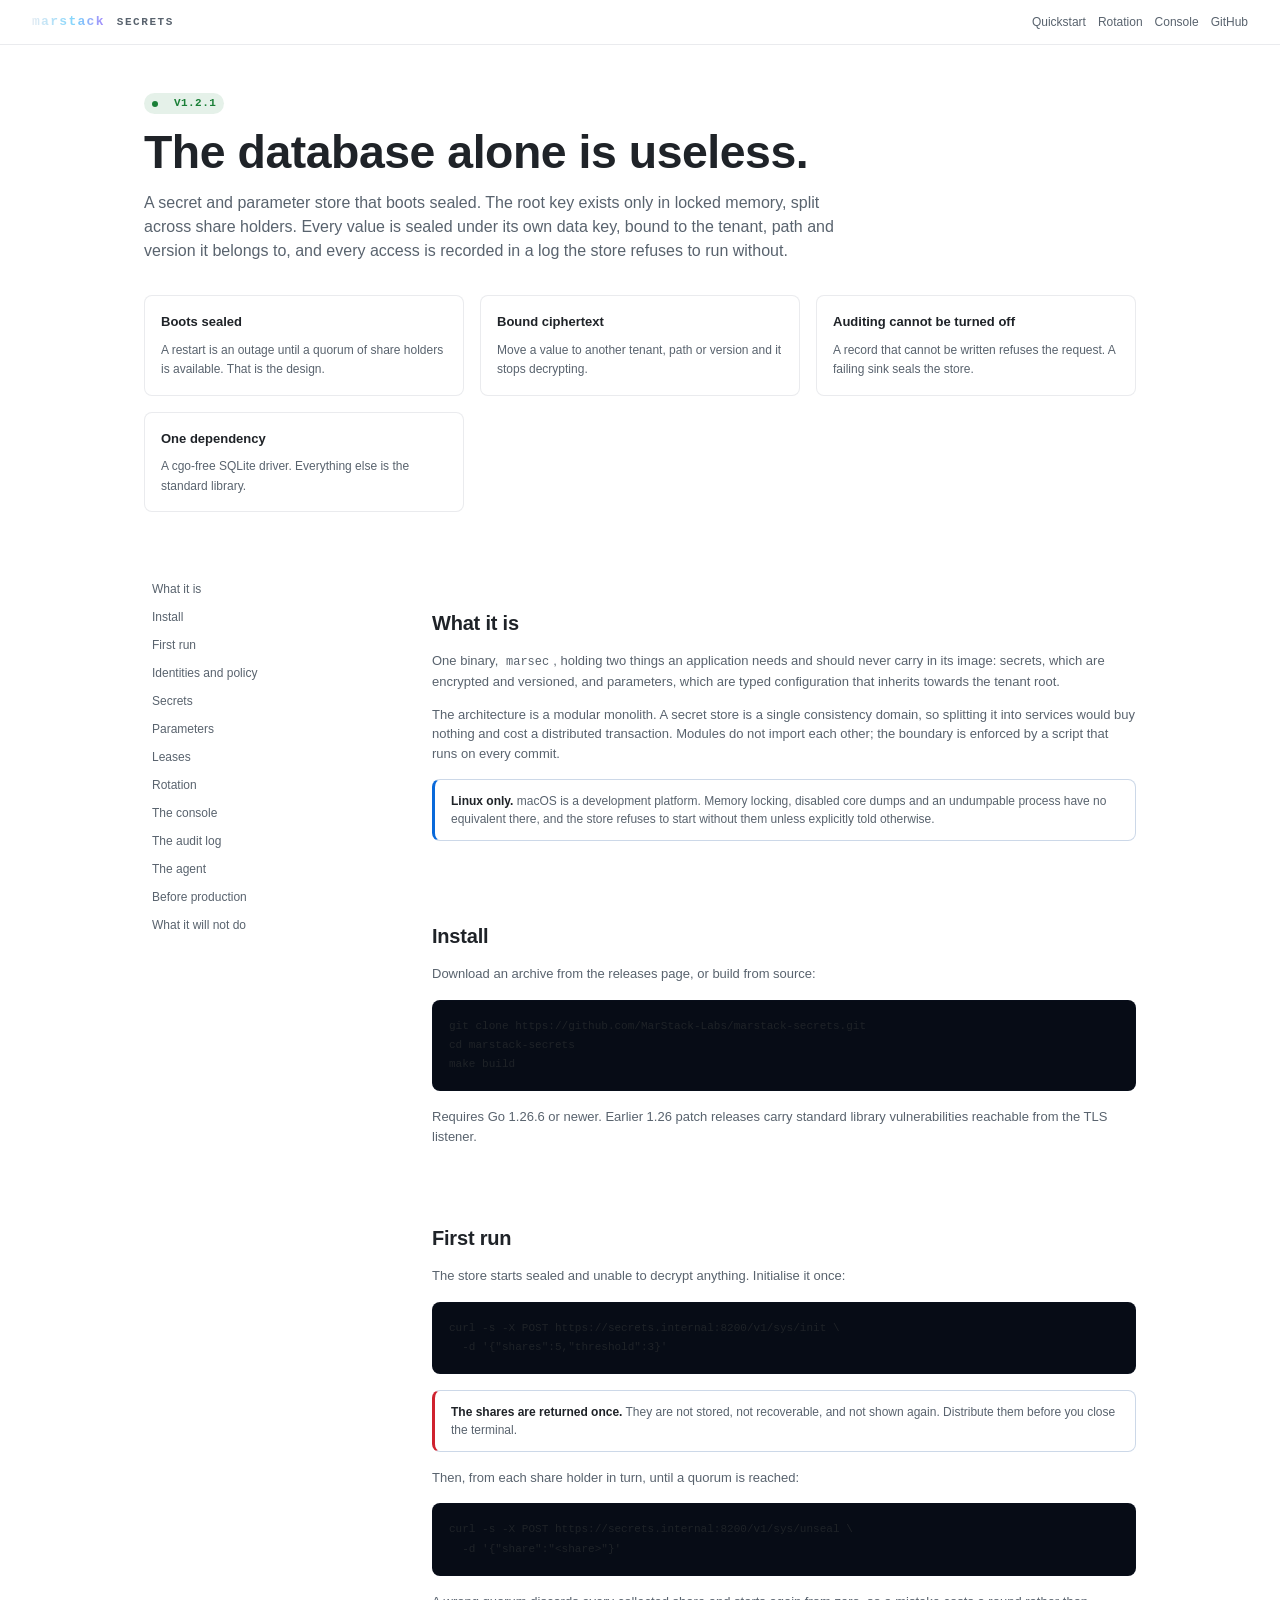
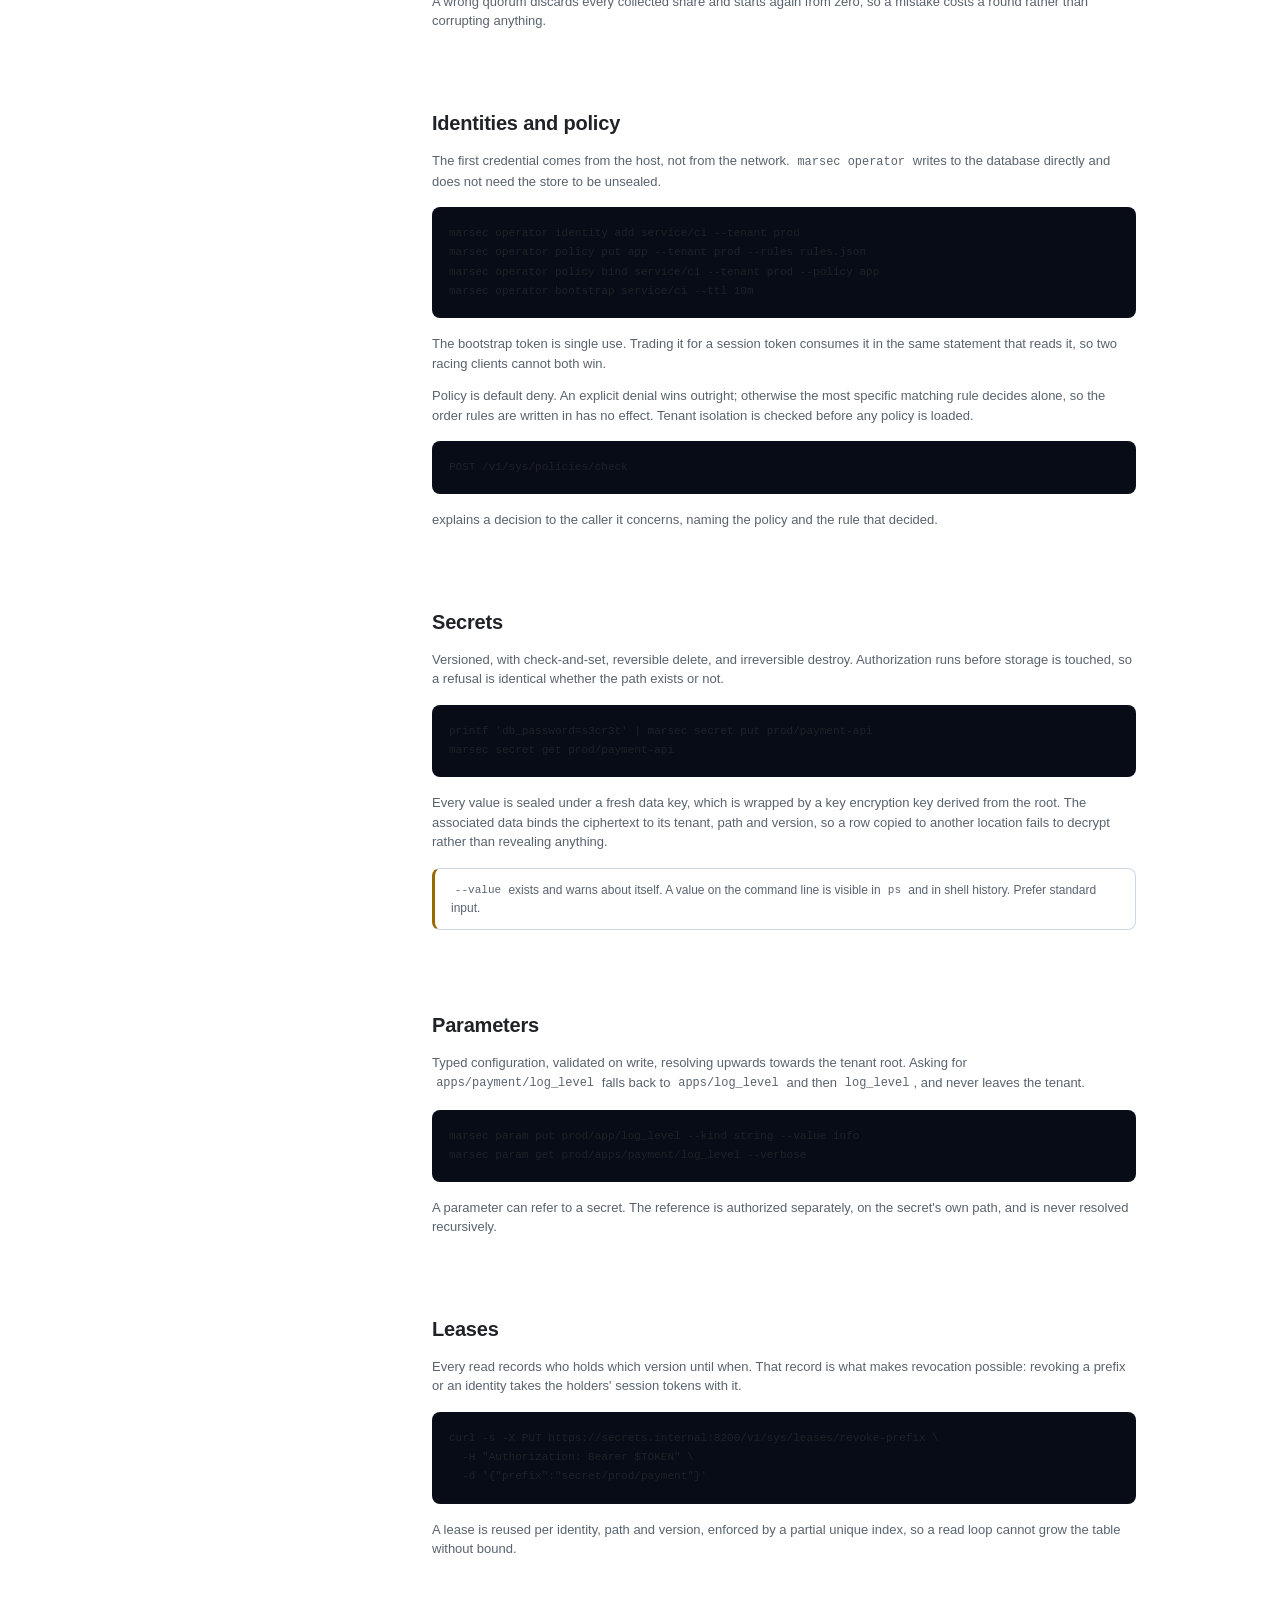
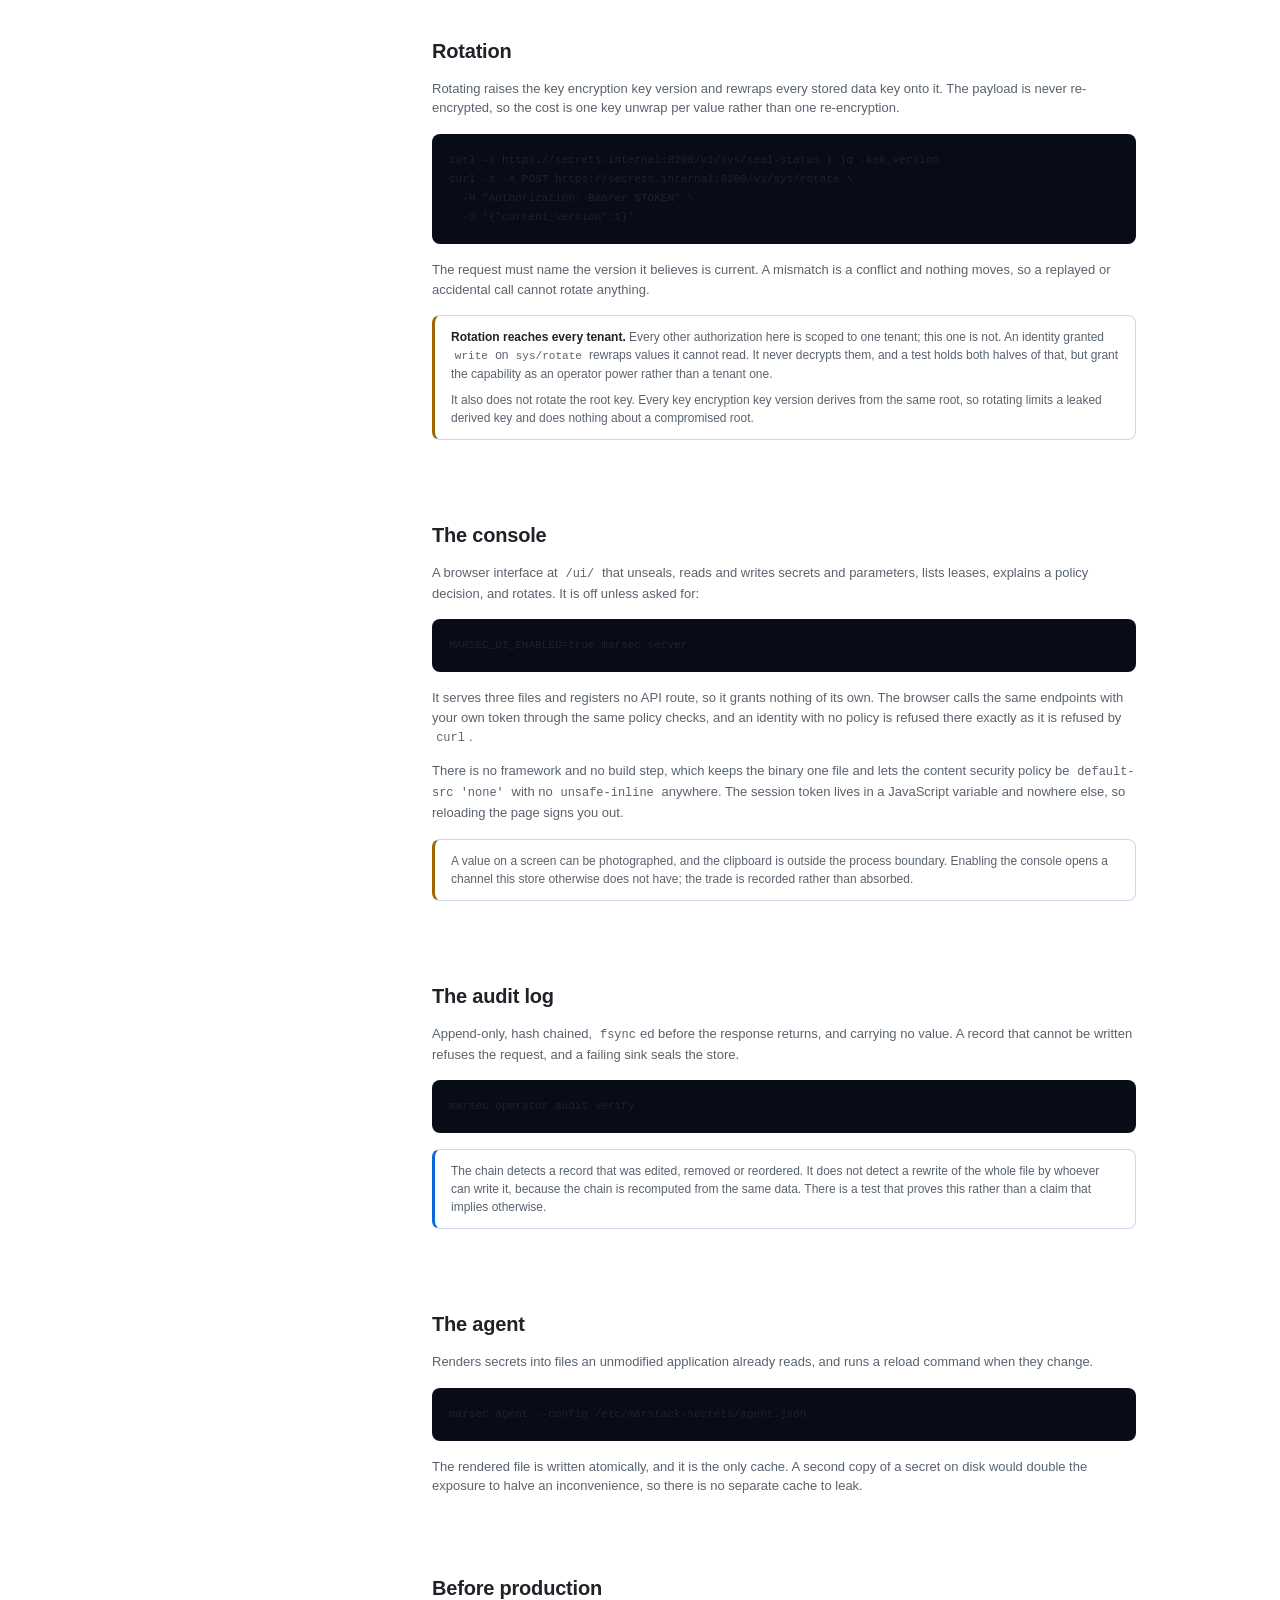
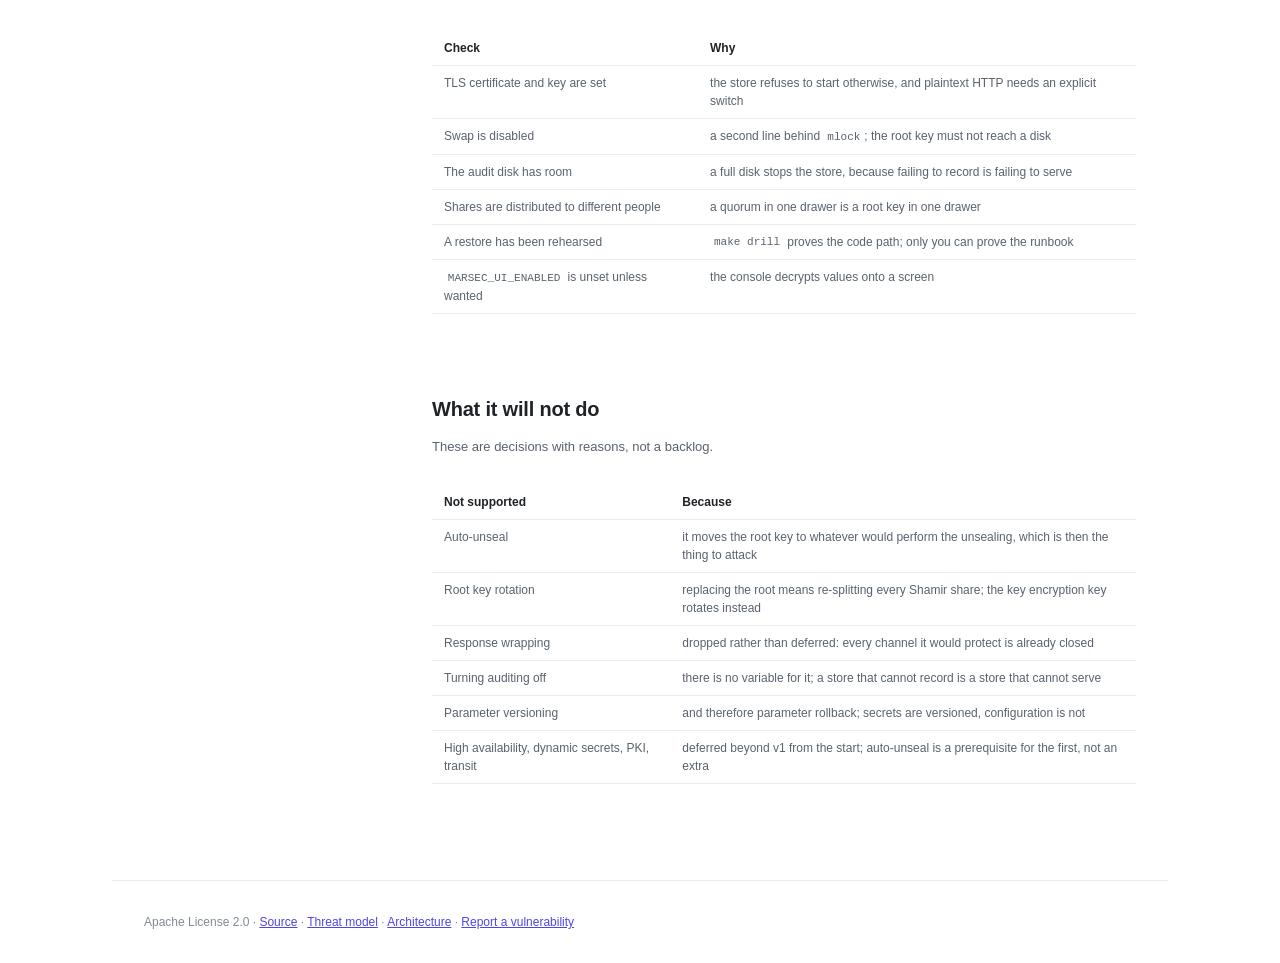
==== commit f8bfdd3c: "chore: release 1.2.1 Cutting the version the code actually is, rather than moving the v1.2.0 tag ont" ====
--- a/site/index.html
+++ b/site/index.html
@@ -21,7 +21,7 @@
 </nav>
 
 <header class="hero">
-  <span class="ms-pill ms-pill-ok"><i></i>v1.2.0</span>
+  <span class="ms-pill ms-pill-ok"><i></i>v1.2.1</span>
   <h1>The database alone is useless.</h1>
   <p class="lede">
     A secret and parameter store that boots sealed. The root key exists only in locked memory,
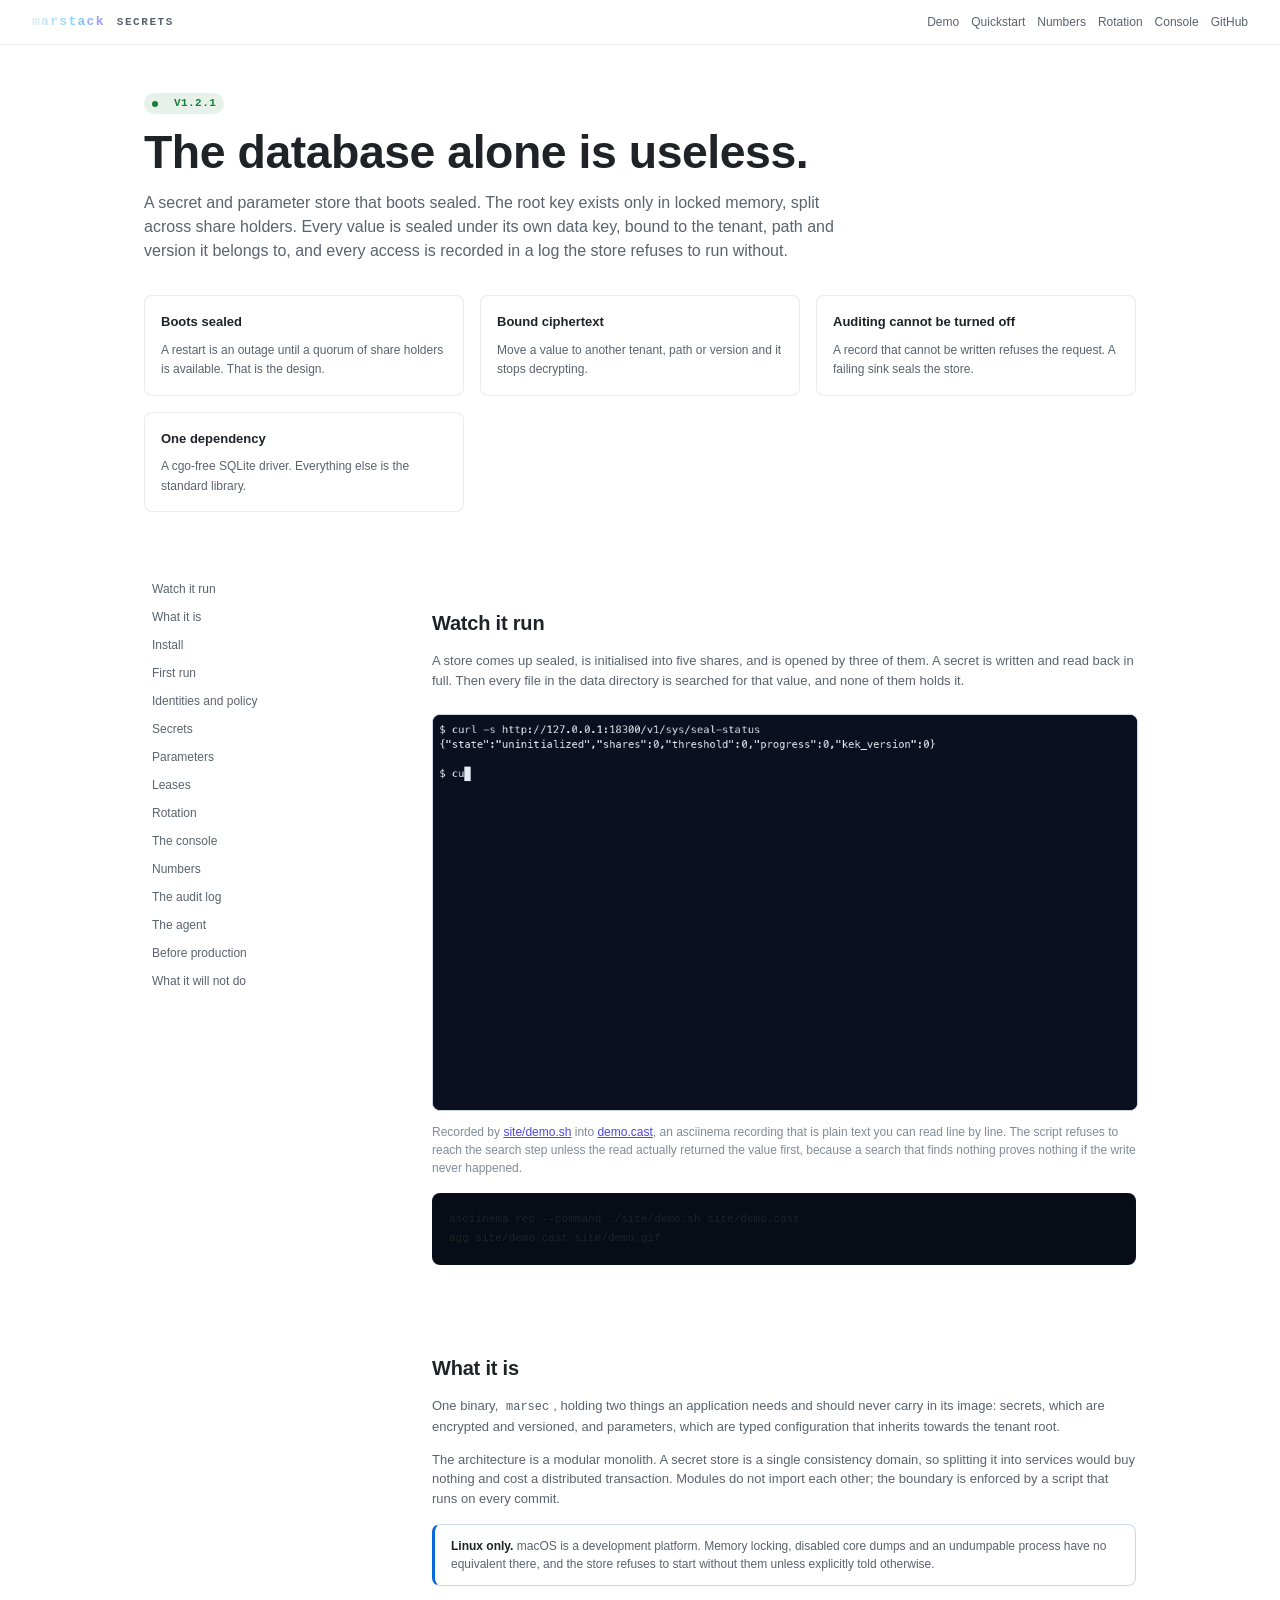
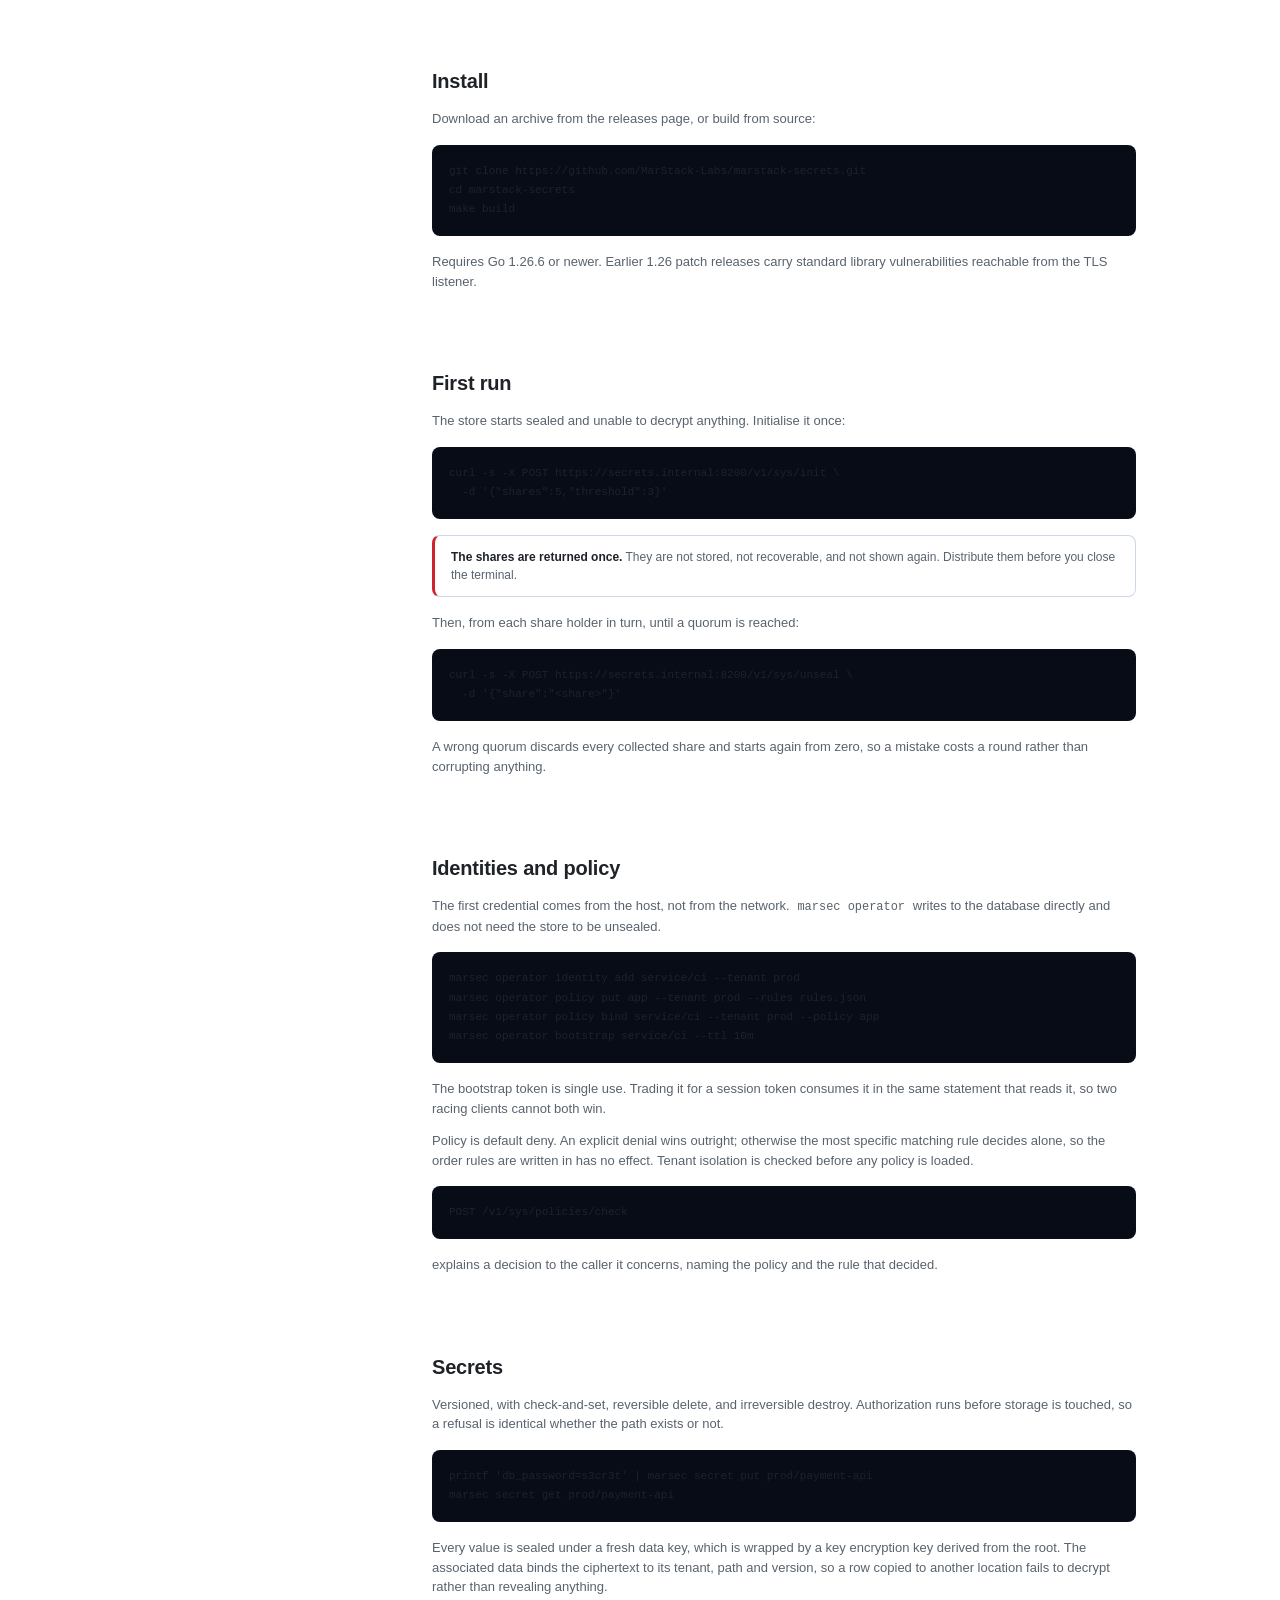
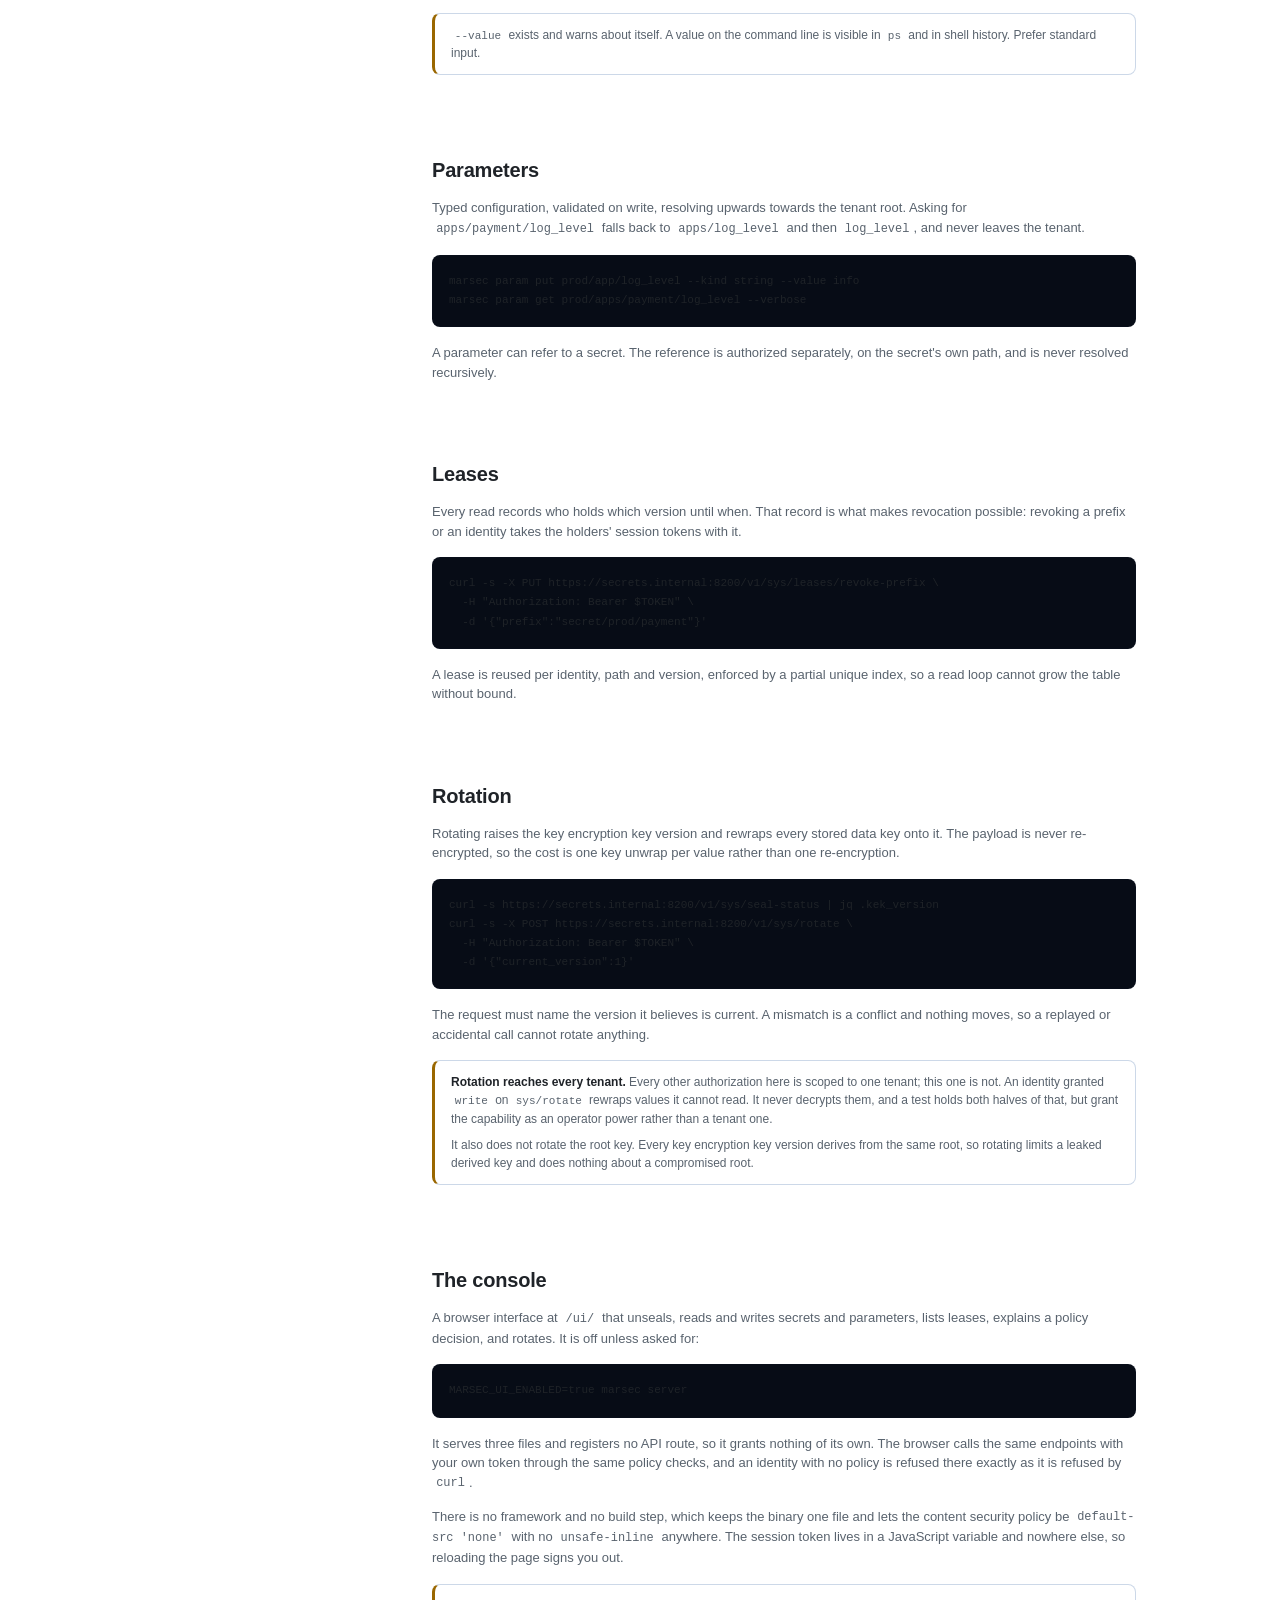
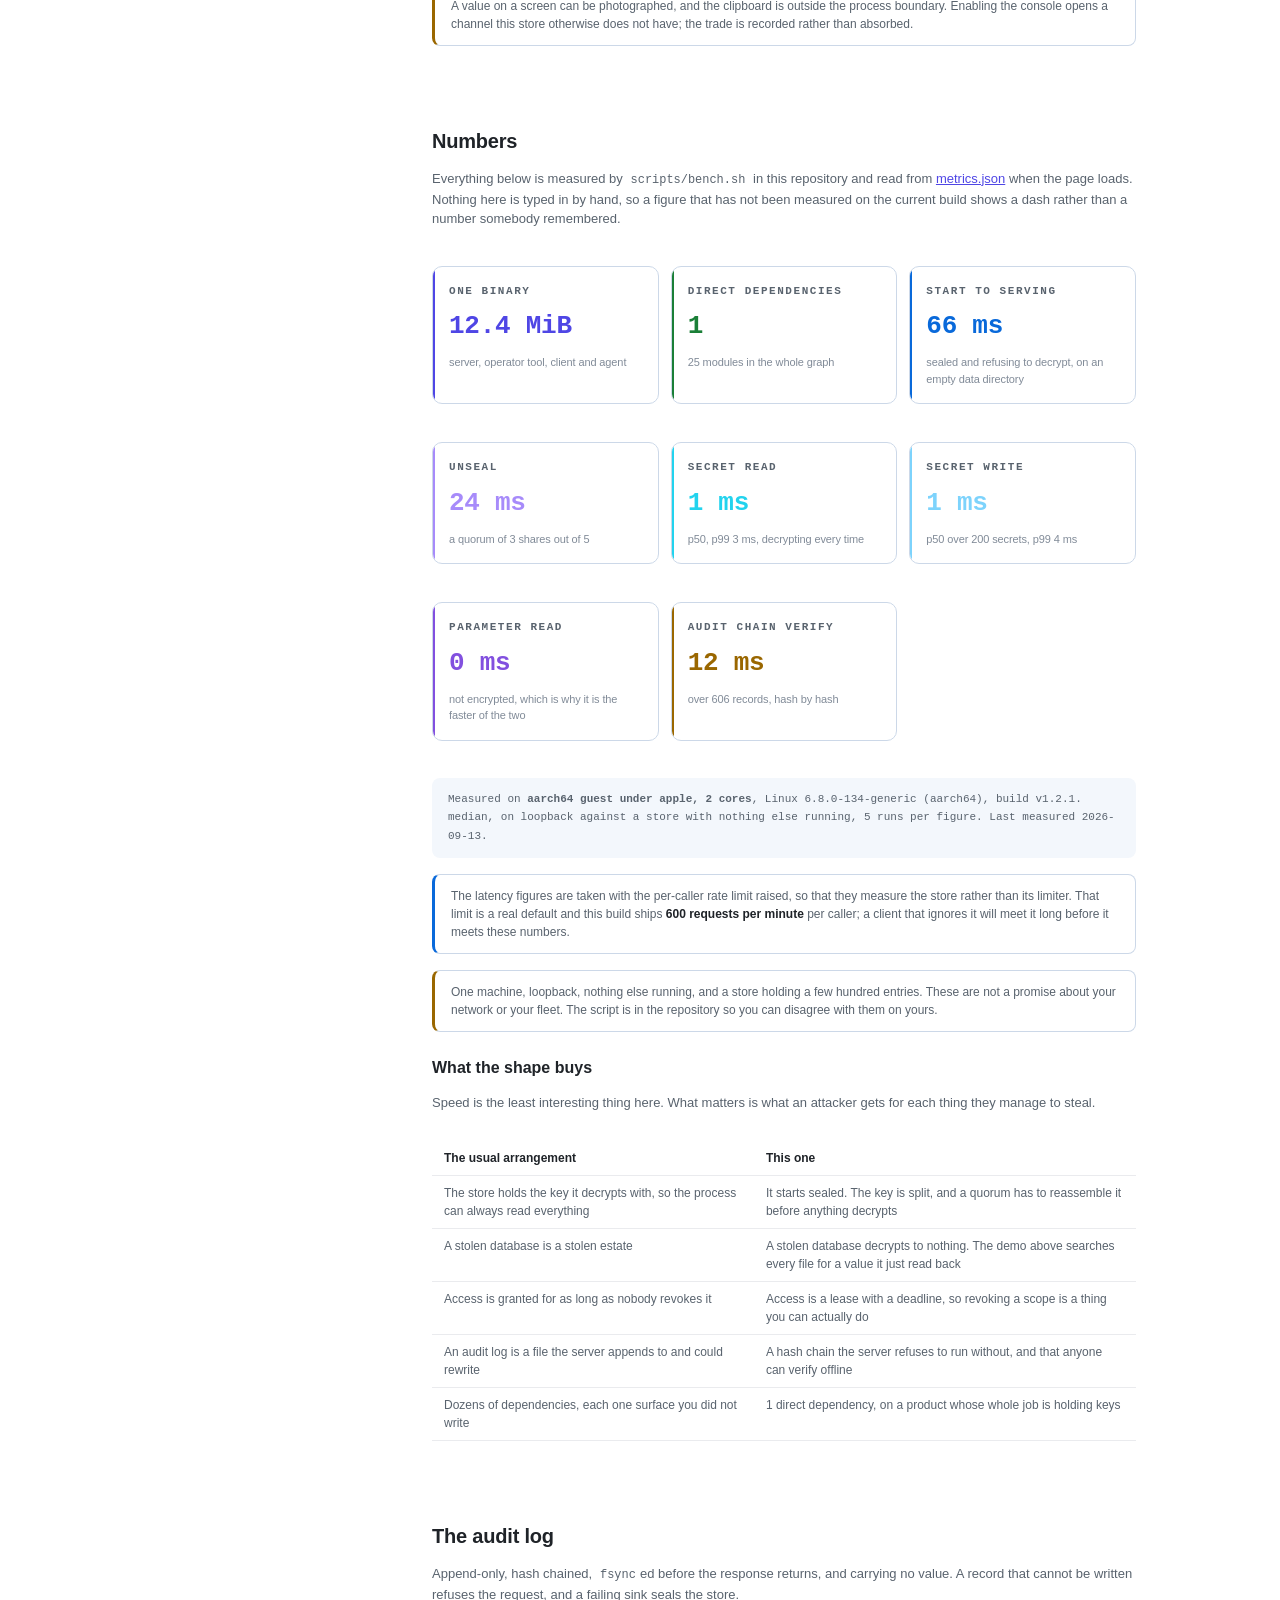
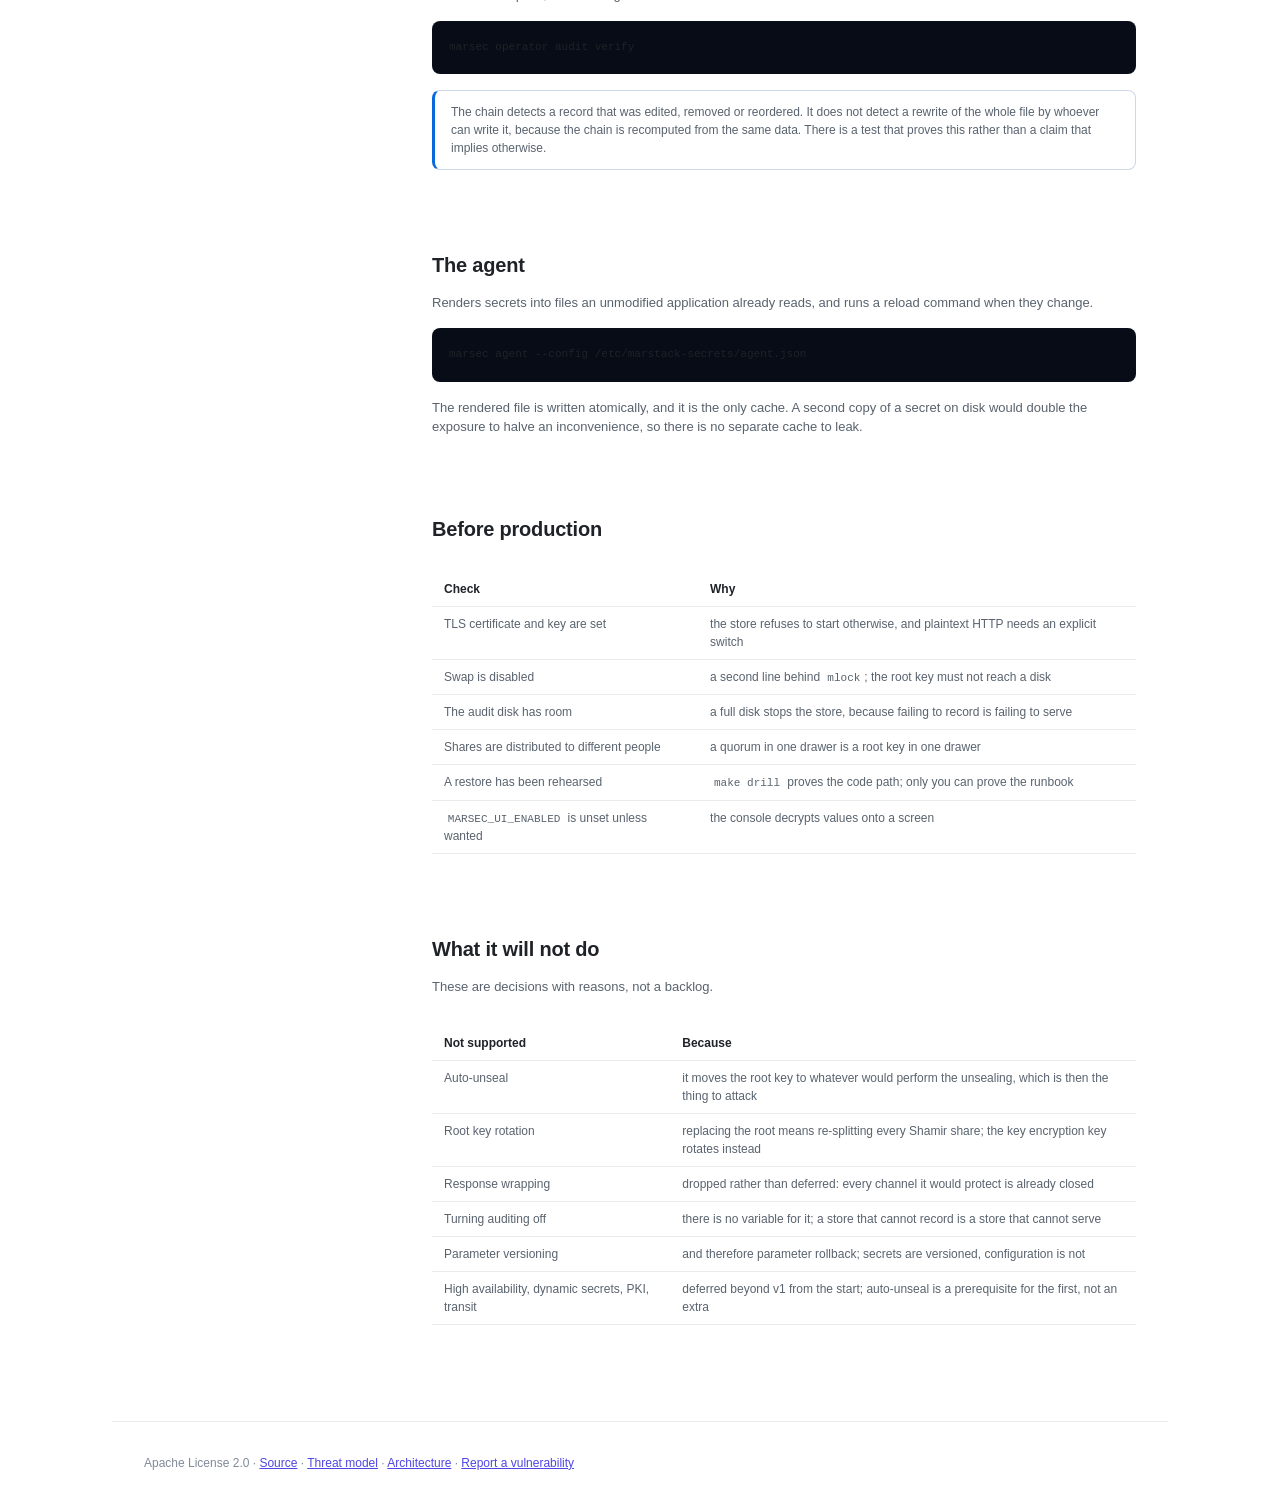
==== commit 077d2adc: "docs: publish a recorded demo and measured numbers on the site The page asserted that the database a" ====
--- a/site/index.html
+++ b/site/index.html
@@ -14,7 +14,9 @@
   <b class="ms-wordmark">marstack</b>
   <span class="ms-eyebrow">secrets</span>
   <span class="grow"></span>
+  <a href="#demo">Demo</a>
   <a href="#quickstart">Quickstart</a>
+  <a href="#numbers">Numbers</a>
   <a href="#rotation">Rotation</a>
   <a href="#console">Console</a>
   <a href="https://github.com/MarStack-Labs/marstack-secrets">GitHub</a>
@@ -53,6 +55,7 @@
 <div class="page">
   <aside class="toc">
     <ol>
+      <li><a href="#demo">Watch it run</a></li>
       <li><a href="#what">What it is</a></li>
       <li><a href="#install">Install</a></li>
       <li><a href="#quickstart">First run</a></li>
@@ -62,6 +65,7 @@
       <li><a href="#leases">Leases</a></li>
       <li><a href="#rotation">Rotation</a></li>
       <li><a href="#console">The console</a></li>
+      <li><a href="#numbers">Numbers</a></li>
       <li><a href="#audit">The audit log</a></li>
       <li><a href="#agent">The agent</a></li>
       <li><a href="#production">Before production</a></li>
@@ -70,6 +74,31 @@
   </aside>
 
   <main class="body">
+
+    <section id="demo">
+      <h2>Watch it run</h2>
+
+      <p>
+        A store comes up sealed, is initialised into five shares, and is opened by three of them.
+        A secret is written and read back in full. Then every file in the data directory is
+        searched for that value, and none of them holds it.
+      </p>
+
+      <figure class="demo">
+        <img src="demo.gif" alt="A terminal session unsealing a store with a quorum of shares, writing and reading a secret, then finding no trace of its value anywhere in the data directory"
+             width="1011" height="567" loading="lazy">
+        <figcaption>
+          Recorded by
+          <a href="https://github.com/MarStack-Labs/marstack-secrets/blob/main/site/demo.sh">site/demo.sh</a>
+          into <a href="demo.cast">demo.cast</a>, an asciinema recording that is plain text you can
+          read line by line. The script refuses to reach the search step unless the read actually
+          returned the value first, because a search that finds nothing proves nothing if the write
+          never happened.
+        </figcaption>
+        <pre><code>asciinema rec --command ./site/demo.sh site/demo.cast
+agg site/demo.cast site/demo.gif</code></pre>
+      </figure>
+    </section>
 
     <section id="what">
       <h2>What it is</h2>
@@ -250,6 +279,130 @@
           Enabling the console opens a channel this store otherwise does not have; the trade is
           recorded rather than absorbed.
         </p>
+      </div>
+    </section>
+
+    <section id="numbers">
+      <h2>Numbers</h2>
+
+      <p>
+        Everything below is measured by <code>scripts/bench.sh</code> in this repository and read
+        from <a href="metrics.json">metrics.json</a> when the page loads. Nothing here is typed in
+        by hand, so a figure that has not been measured on the current build shows a dash rather
+        than a number somebody remembered.
+      </p>
+
+      <div class="stats">
+        <dl class="ms-stat" style="--ms-stat-hue: var(--ms-accent)">
+          <dt>One binary</dt>
+          <dd data-metric="binary_bytes" data-unit="mib">—</dd>
+          <dd class="foot">server, operator tool, client and agent</dd>
+        </dl>
+        <dl class="ms-stat" style="--ms-stat-hue: var(--ms-ok)">
+          <dt>Direct dependencies</dt>
+          <dd data-metric="deps_direct">—</dd>
+          <dd class="foot"><span data-metric="deps_total">—</span> modules in the whole graph</dd>
+        </dl>
+        <dl class="ms-stat" style="--ms-stat-hue: var(--ms-info)">
+          <dt>Start to serving</dt>
+          <dd data-metric="coldstart_ms" data-unit="ms">—</dd>
+          <dd class="foot">sealed and refusing to decrypt, on an empty data directory</dd>
+        </dl>
+        <dl class="ms-stat" style="--ms-stat-hue: var(--ms-violet)">
+          <dt>Unseal</dt>
+          <dd data-metric="unseal_ms" data-unit="ms">—</dd>
+          <dd class="foot">
+            a quorum of <span data-metric="unseal_threshold">—</span> shares
+            out of <span data-metric="unseal_shares">—</span>
+          </dd>
+        </dl>
+        <dl class="ms-stat" style="--ms-stat-hue: var(--ms-cyan)">
+          <dt>Secret read</dt>
+          <dd data-metric="secret_read_p50_ms" data-unit="ms">—</dd>
+          <dd class="foot">
+            p50, p99 <span data-metric="secret_read_p99_ms" data-unit="ms">—</span>,
+            decrypting every time
+          </dd>
+        </dl>
+        <dl class="ms-stat" style="--ms-stat-hue: var(--ms-sky)">
+          <dt>Secret write</dt>
+          <dd data-metric="secret_write_p50_ms" data-unit="ms">—</dd>
+          <dd class="foot">
+            p50 over <span data-metric="secret_count">—</span> secrets,
+            p99 <span data-metric="secret_write_p99_ms" data-unit="ms">—</span>
+          </dd>
+        </dl>
+        <dl class="ms-stat" style="--ms-stat-hue: var(--ms-pending)">
+          <dt>Parameter read</dt>
+          <dd data-metric="param_read_p50_ms" data-unit="ms">—</dd>
+          <dd class="foot">not encrypted, which is why it is the faster of the two</dd>
+        </dl>
+        <dl class="ms-stat" style="--ms-stat-hue: var(--ms-warn)">
+          <dt>Audit chain verify</dt>
+          <dd data-metric="audit_verify_ms" data-unit="ms">—</dd>
+          <dd class="foot">over <span data-metric="audit_records">—</span> records, hash by hash</dd>
+        </dl>
+      </div>
+
+      <p class="method" data-method>
+        Measured on <b data-method-host>—</b>, <span data-method-os>—</span>, build
+        <span data-method-version>—</span>. <span data-method-statistic>—</span>,
+        <span data-method-runs>—</span> runs per figure. Last measured
+        <span data-method-date>—</span>.
+      </p>
+
+      <div class="note" data-tone="info">
+        <p>
+          The latency figures are taken with the per-caller rate limit raised, so that they measure
+          the store rather than its limiter. That limit is a real default and this build ships
+          <strong><span data-metric="request_rate_per_minute">—</span> requests per minute</strong>
+          per caller; a client that ignores it will meet it long before it meets these numbers.
+        </p>
+      </div>
+
+      <div class="note" data-tone="warn">
+        <p>
+          One machine, loopback, nothing else running, and a store holding a few hundred entries.
+          These are not a promise about your network or your fleet. The script is in the repository
+          so you can disagree with them on yours.
+        </p>
+      </div>
+
+      <h3>What the shape buys</h3>
+
+      <p>
+        Speed is the least interesting thing here. What matters is what an attacker gets for each
+        thing they manage to steal.
+      </p>
+
+      <div class="scroller">
+        <table>
+          <thead>
+            <tr><th>The usual arrangement</th><th>This one</th></tr>
+          </thead>
+          <tbody>
+            <tr>
+              <td>The store holds the key it decrypts with, so the process can always read everything</td>
+              <td>It starts sealed. The key is split, and a quorum has to reassemble it before anything decrypts</td>
+            </tr>
+            <tr>
+              <td>A stolen database is a stolen estate</td>
+              <td>A stolen database decrypts to nothing. The demo above searches every file for a value it just read back</td>
+            </tr>
+            <tr>
+              <td>Access is granted for as long as nobody revokes it</td>
+              <td>Access is a lease with a deadline, so revoking a scope is a thing you can actually do</td>
+            </tr>
+            <tr>
+              <td>An audit log is a file the server appends to and could rewrite</td>
+              <td>A hash chain the server refuses to run without, and that anyone can verify offline</td>
+            </tr>
+            <tr>
+              <td>Dozens of dependencies, each one surface you did not write</td>
+              <td><span data-metric="deps_direct">—</span> direct dependency, on a product whose whole job is holding keys</td>
+            </tr>
+          </tbody>
+        </table>
       </div>
     </section>
 
@@ -369,5 +522,6 @@
   <a href="https://github.com/MarStack-Labs/marstack-secrets/security/advisories/new">Report a vulnerability</a>
 </footer>
 
+<script src="metrics.js"></script>
 </body>
 </html>
--- a/site/site.css
+++ b/site/site.css
@@ -237,6 +237,61 @@
   border-left-color: var(--ms-info);
 }
 
+.demo {
+  margin: var(--ms-sp-5) 0;
+}
+
+.demo img {
+  display: block;
+  width: 100%;
+  height: auto;
+  border: 1px solid var(--ms-border);
+  border-radius: var(--ms-r-md);
+  background: var(--ms-term-bg);
+}
+
+.demo figcaption {
+  margin-top: var(--ms-sp-3);
+  color: var(--ms-fg-faint);
+  font-size: var(--ms-fs-sm);
+}
+
+.stats {
+  display: grid;
+  gap: var(--ms-sp-3);
+  grid-template-columns: repeat(auto-fit, minmax(13rem, 1fr));
+  margin: var(--ms-sp-5) 0;
+}
+
+.stats .ms-stat dd.foot {
+  margin-top: var(--ms-sp-2);
+  color: var(--ms-fg-faint);
+  font-family: var(--ms-font);
+  font-size: var(--ms-fs-xs);
+  font-weight: 400;
+  line-height: 1.5;
+}
+
+.stats .ms-stat dd.foot code {
+  font-size: 0.95em;
+}
+
+.method {
+  margin: var(--ms-sp-4) 0;
+  padding: var(--ms-sp-3) var(--ms-sp-4);
+  border-radius: var(--ms-r-md);
+  background: var(--ms-bg-sunken);
+  color: var(--ms-fg-faint);
+  font-family: var(--ms-font-mono);
+  font-size: var(--ms-fs-xs);
+  line-height: 1.7;
+}
+
+.method b {
+  color: var(--ms-fg-muted);
+  font-weight: 700;
+}
+
 footer.site {
   max-width: 62rem;
   margin: 0 auto;
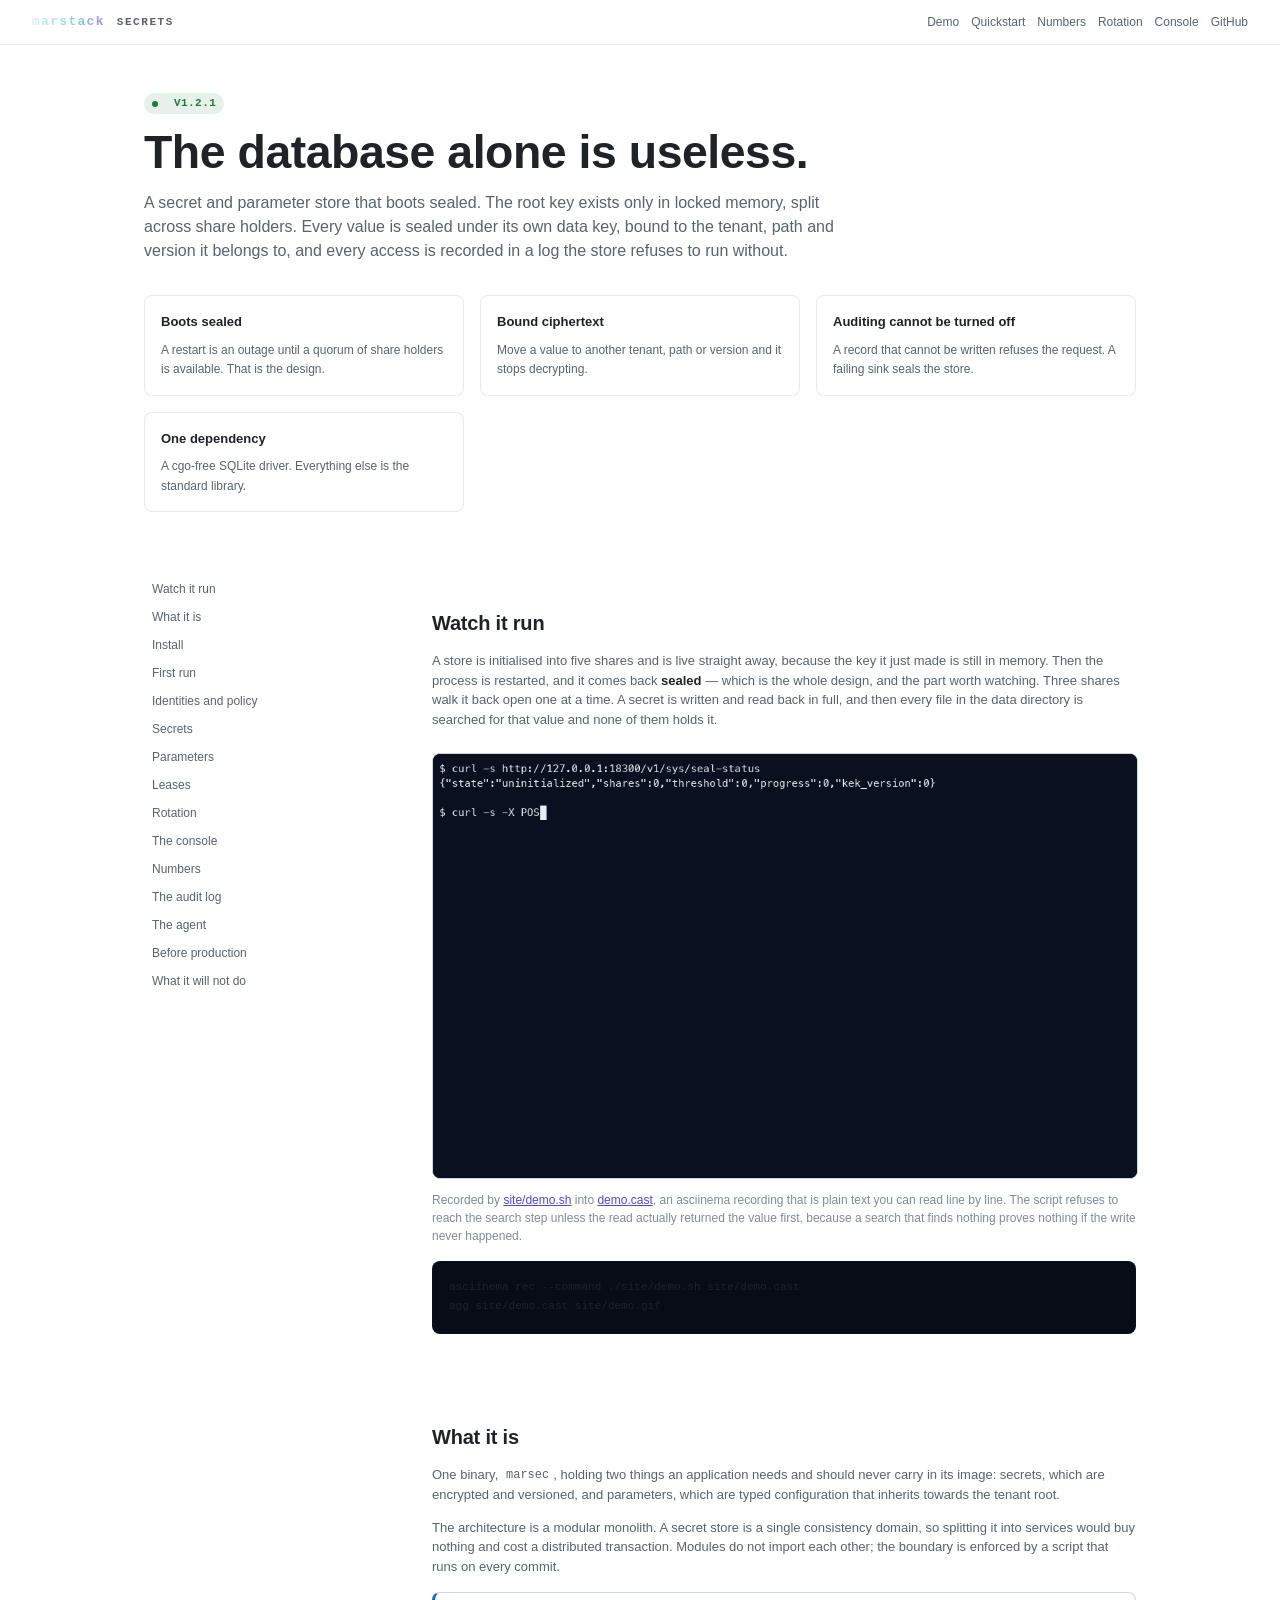
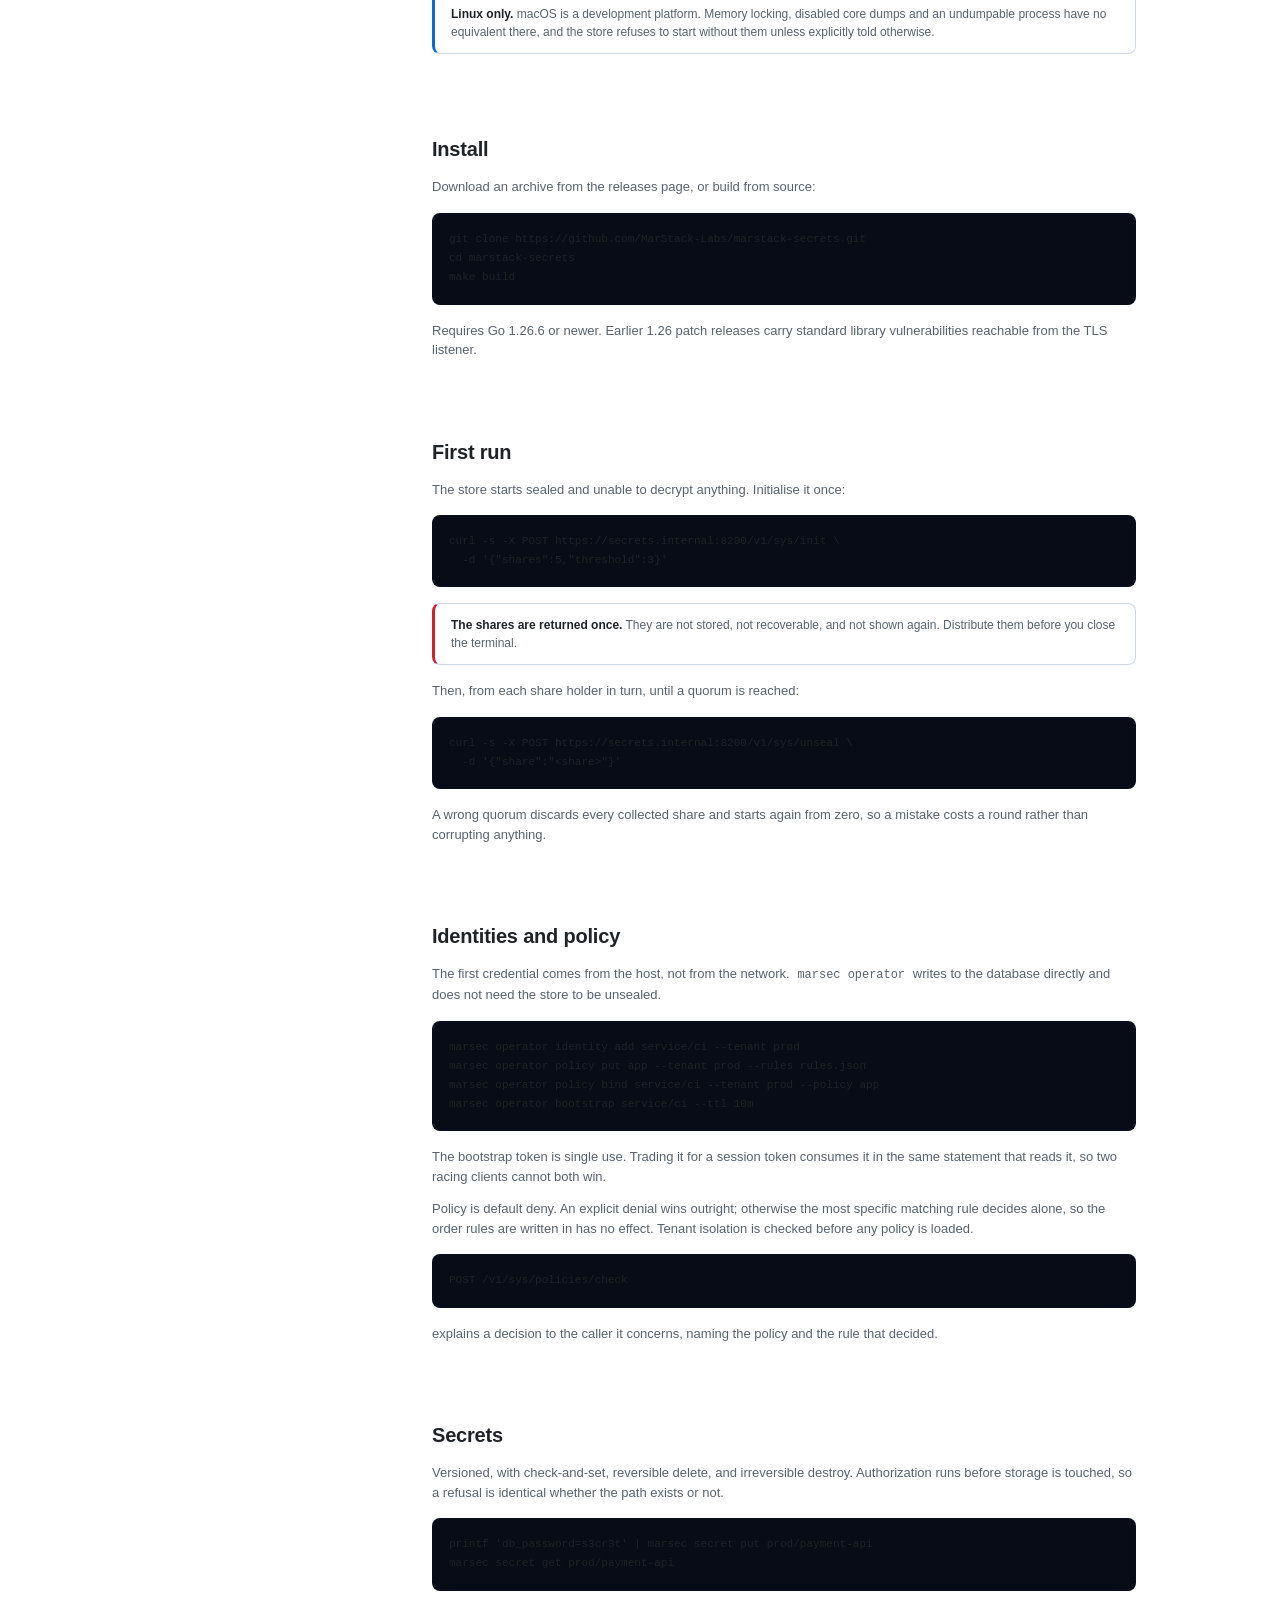
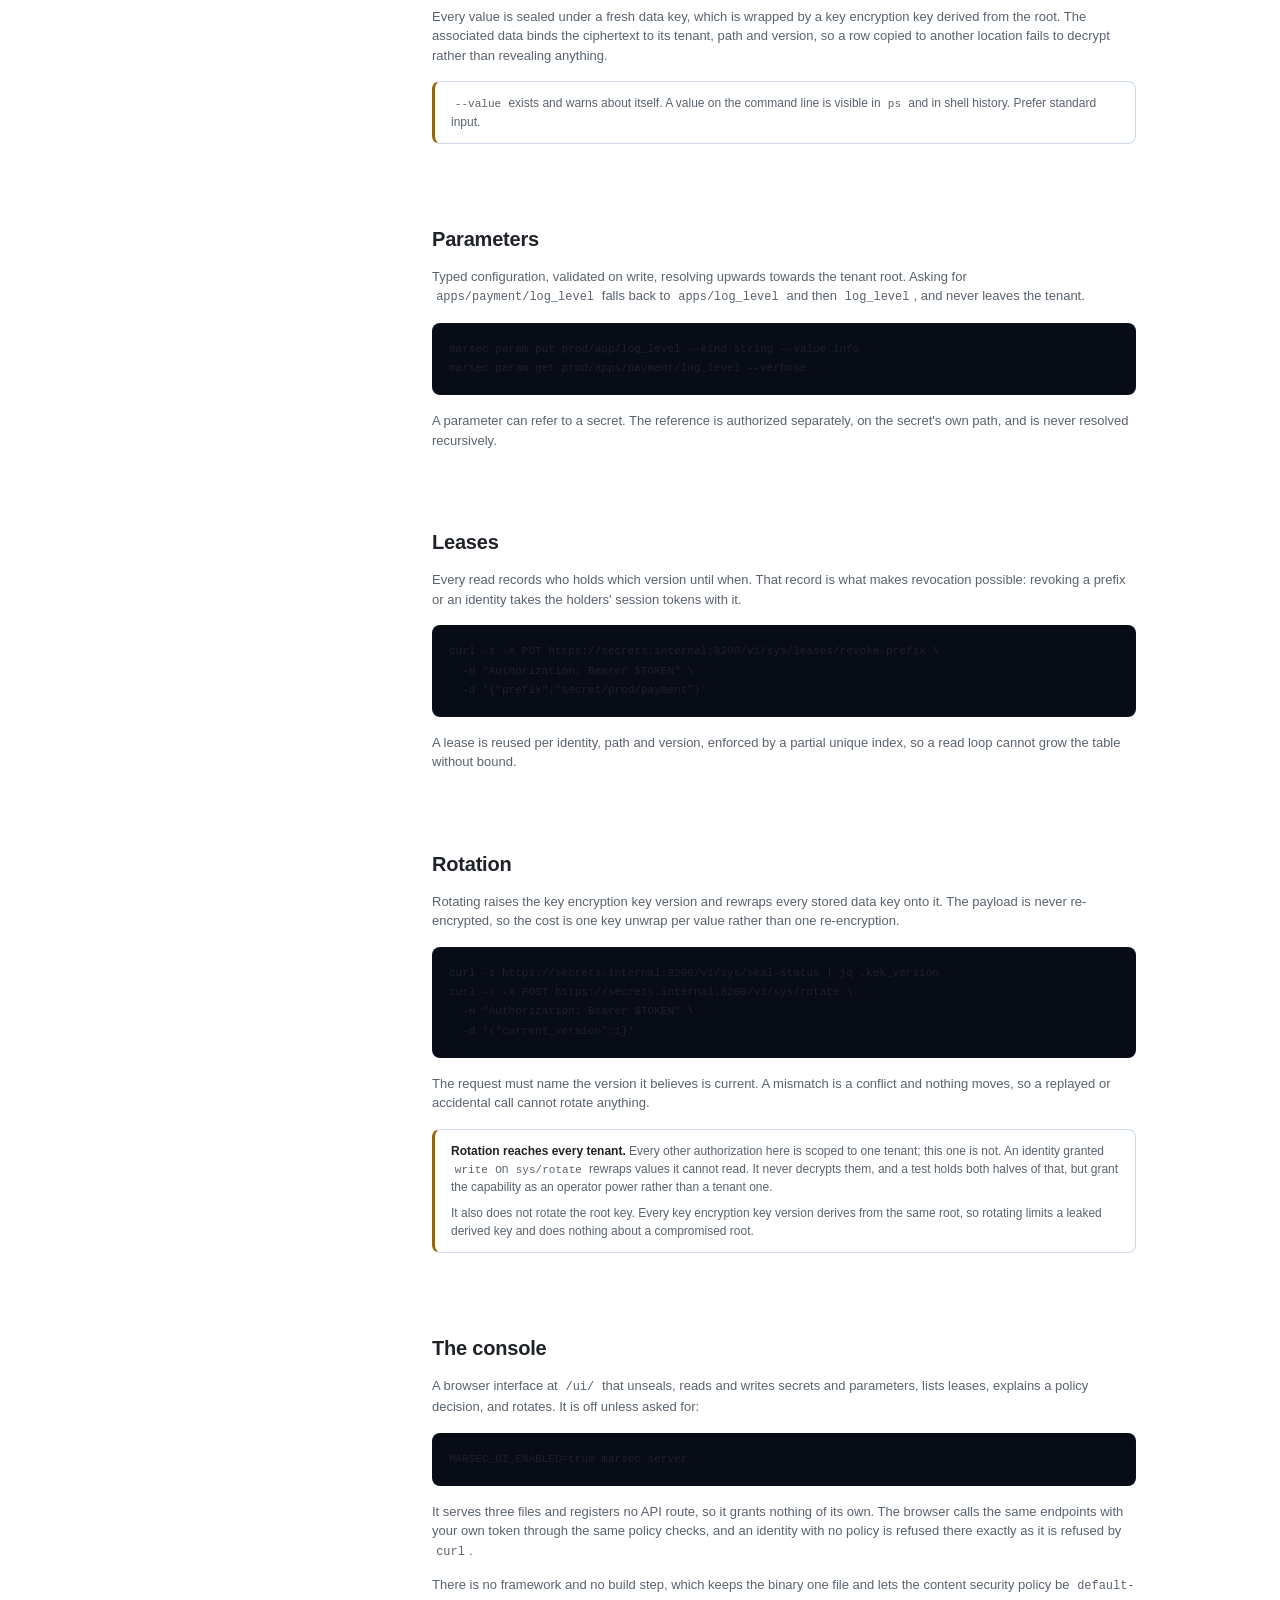
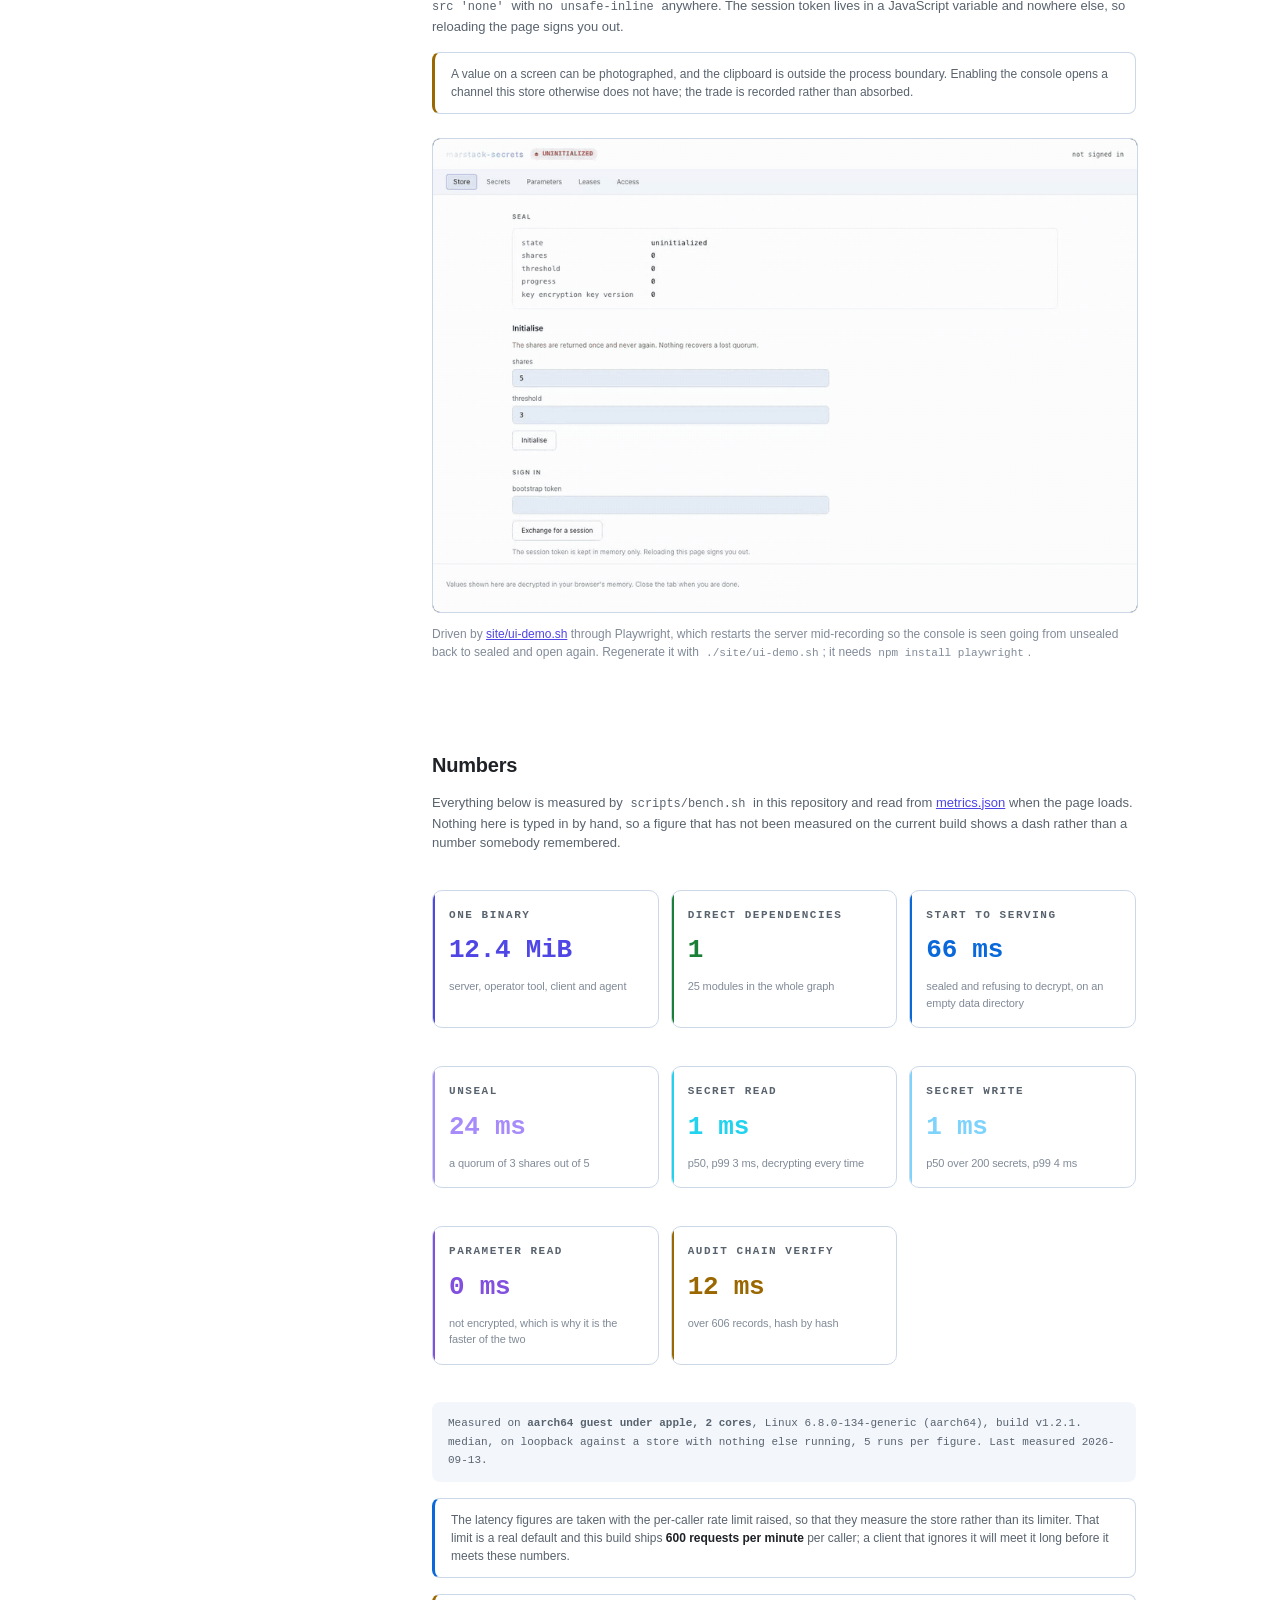
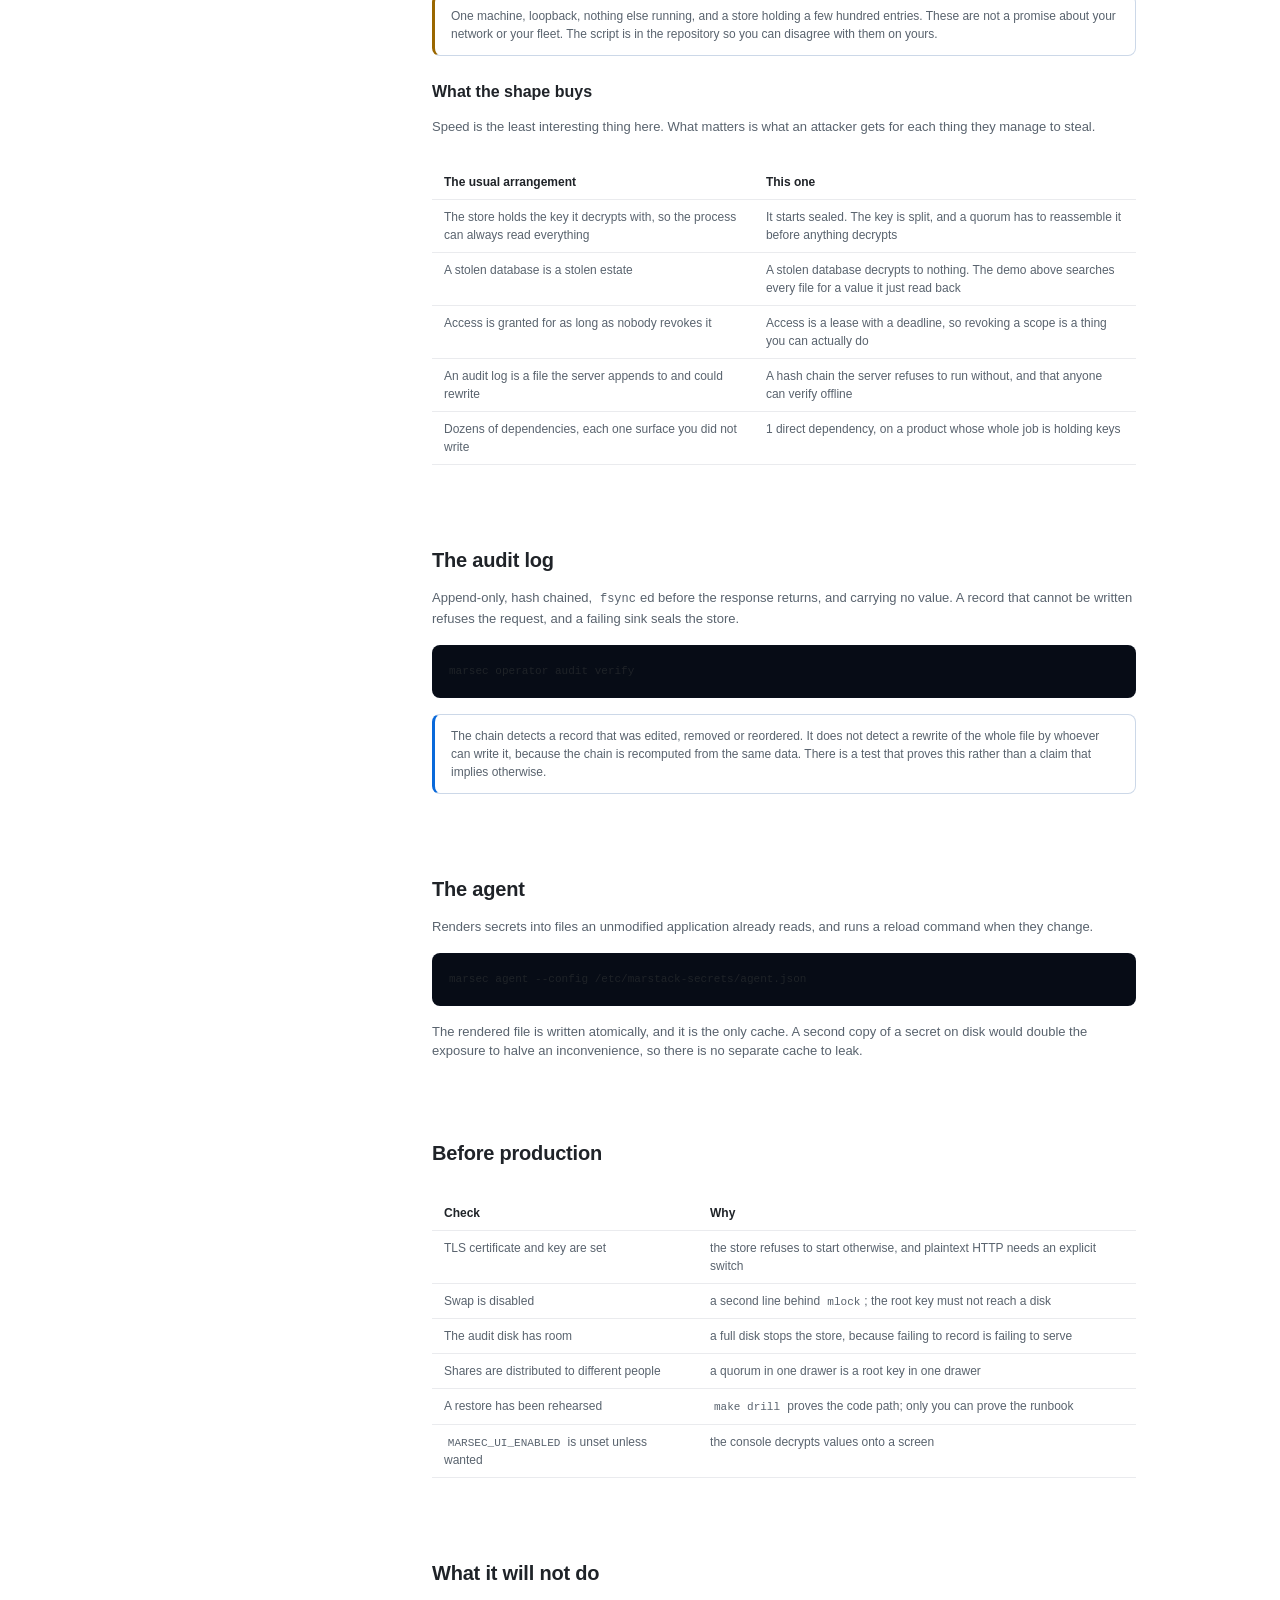
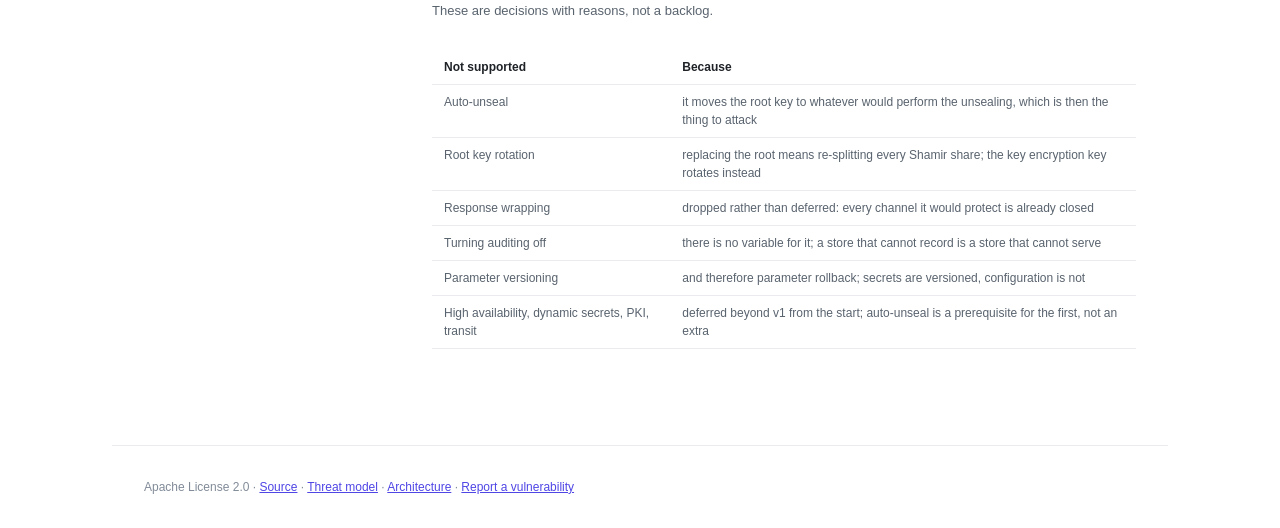
==== commit b22aacbf: "docs: show the seal actually closing, and record the console The terminal demo claimed a quorum open" ====
--- a/site/index.html
+++ b/site/index.html
@@ -79,14 +79,16 @@
       <h2>Watch it run</h2>
 
       <p>
-        A store comes up sealed, is initialised into five shares, and is opened by three of them.
-        A secret is written and read back in full. Then every file in the data directory is
-        searched for that value, and none of them holds it.
+        A store is initialised into five shares and is live straight away, because the key it just
+        made is still in memory. Then the process is restarted, and it comes back
+        <strong>sealed</strong> — which is the whole design, and the part worth watching. Three
+        shares walk it back open one at a time. A secret is written and read back in full, and then
+        every file in the data directory is searched for that value and none of them holds it.
       </p>
 
       <figure class="demo">
         <img src="demo.gif" alt="A terminal session unsealing a store with a quorum of shares, writing and reading a secret, then finding no trace of its value anywhere in the data directory"
-             width="1011" height="567" loading="lazy">
+             width="1011" height="609" loading="lazy">
         <figcaption>
           Recorded by
           <a href="https://github.com/MarStack-Labs/marstack-secrets/blob/main/site/demo.sh">site/demo.sh</a>
@@ -280,6 +282,18 @@
           recorded rather than absorbed.
         </p>
       </div>
+    
+      <figure class="demo">
+        <img src="ui-demo.gif" alt="The marstack-secrets console initialising a store, showing the five shares, coming back sealed after a restart, and being unsealed one share at a time"
+             width="900" height="605" loading="lazy">
+        <figcaption>
+          Driven by
+          <a href="https://github.com/MarStack-Labs/marstack-secrets/blob/main/site/ui-demo.sh">site/ui-demo.sh</a>
+          through Playwright, which restarts the server mid-recording so the console is seen going
+          from unsealed back to sealed and open again. Regenerate it with
+          <code>./site/ui-demo.sh</code>; it needs <code>npm install playwright</code>.
+        </figcaption>
+      </figure>
     </section>
 
     <section id="numbers">
